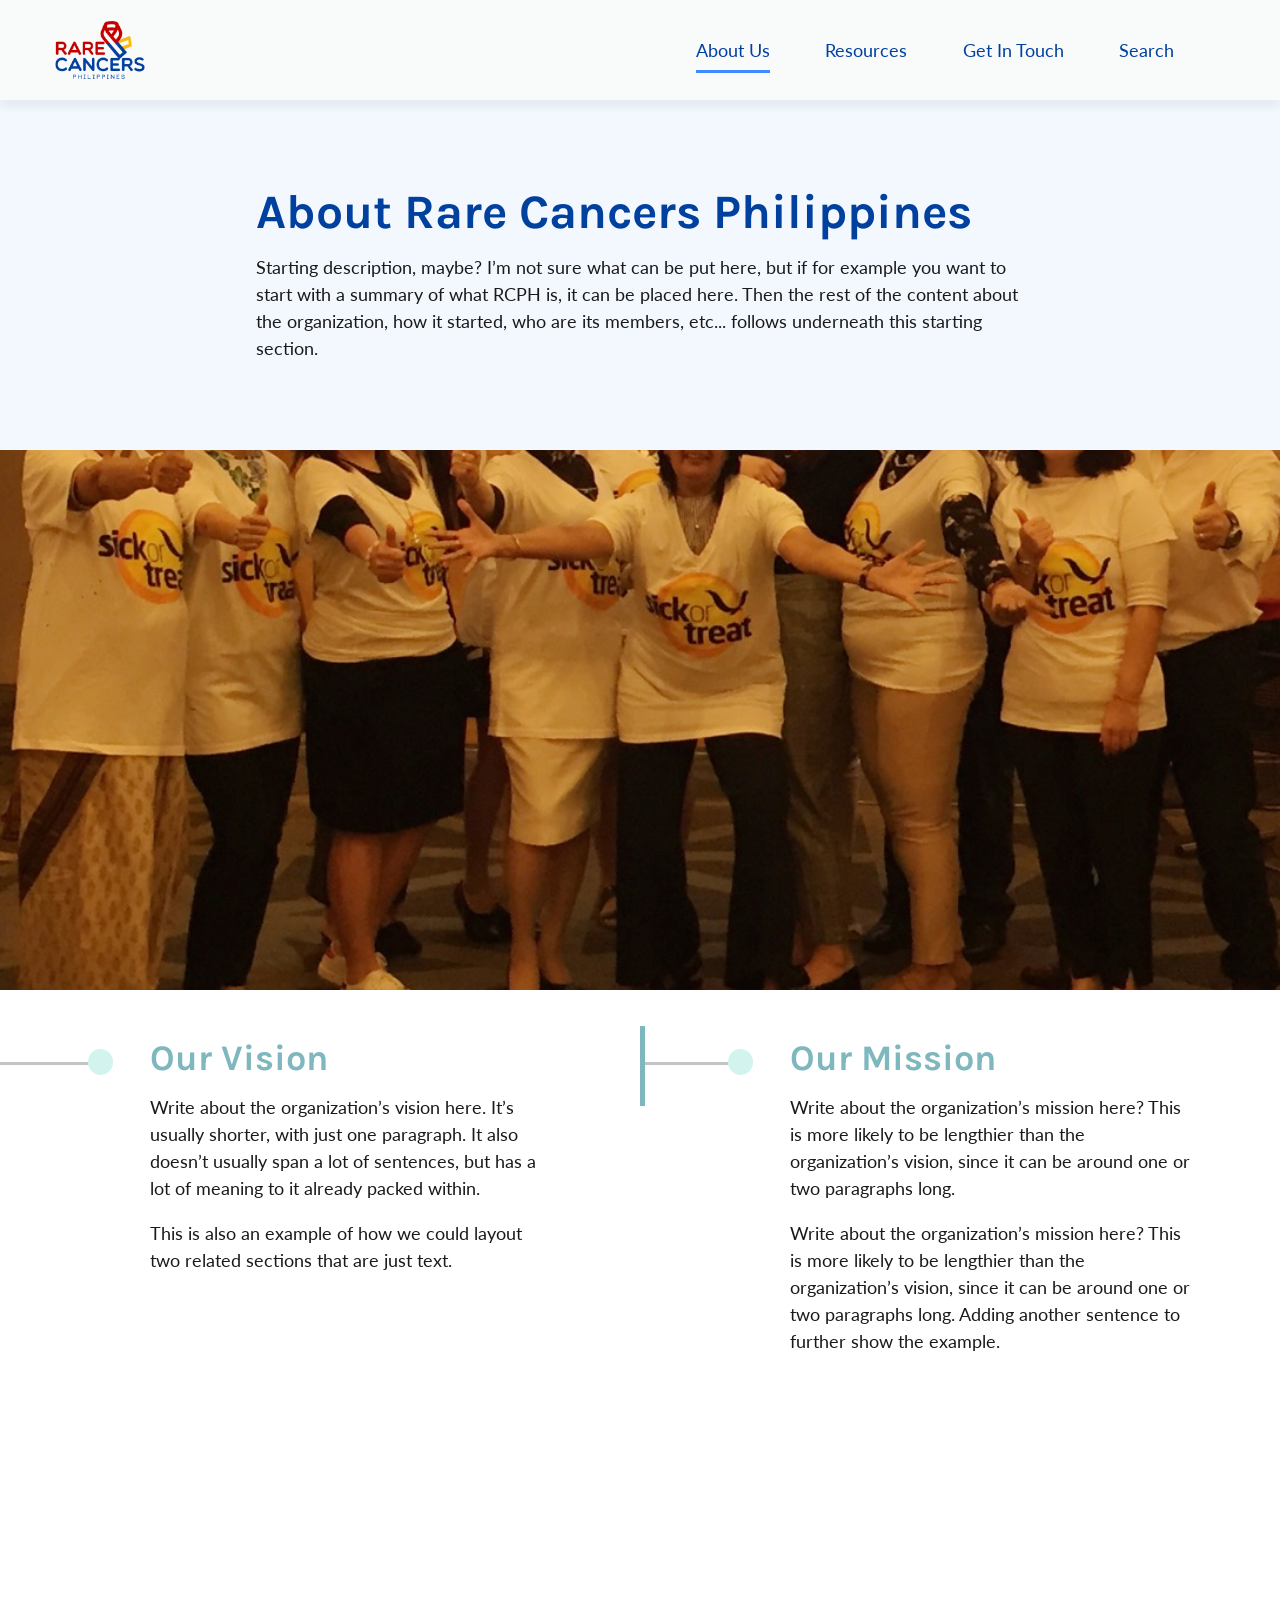
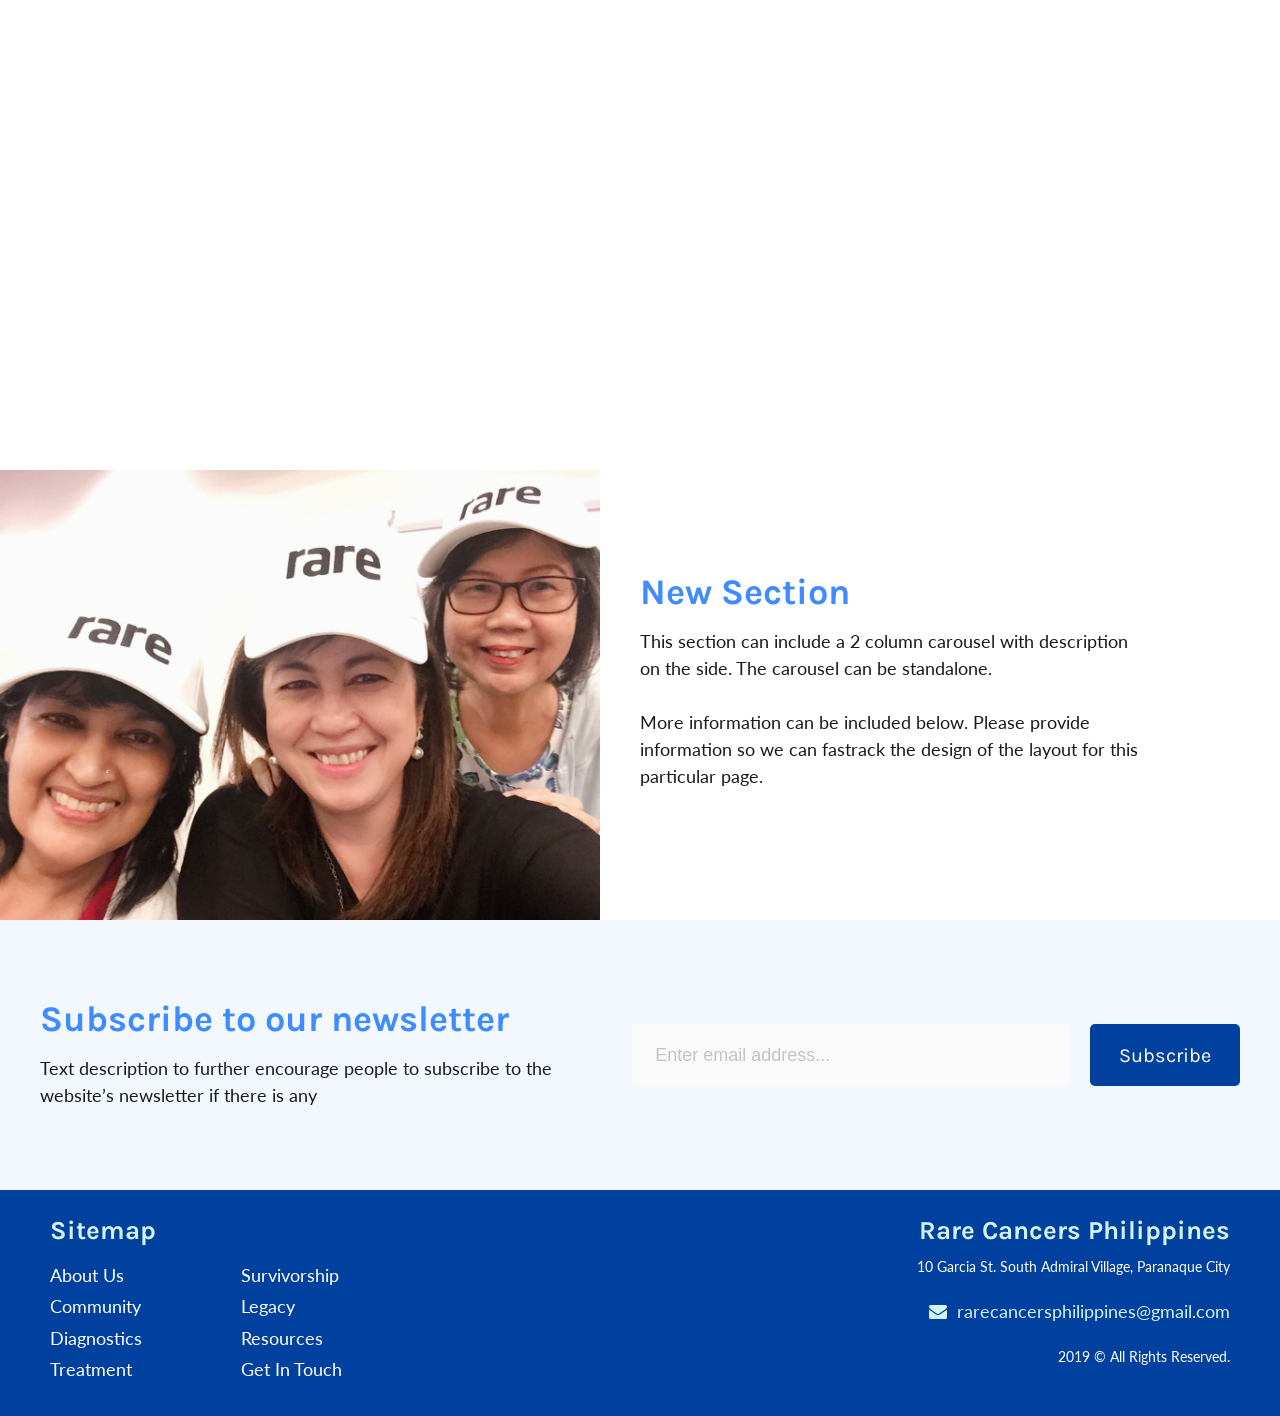
==== about-us.html @ ba1a03c1 "Fixed typo in comment in head" ====
<!DOCTYPE html>
<html lang="en-US">
<head>
  <meta charset="utf-8">
  <meta http-equiv="x-ua-compatible" content="ie=edge">
  <meta name="viewport" content="width=device-width, initial-scale=1">

  <title>About Us | Rare Cancers Philippines</title>

  <!-- Once we have more info on RCPH, will uncomment these -->
  <!-- <meta name="description" content=""> -->
  <!-- <link rel="canonical" href=""> -->

  <!-- Facebook meta tags -->
  <!-- <meta property="og:url" content=""> -->
  <!-- <meta property="og:description" content=""> -->
  <!-- <meta property="og:title" content=""> -->

  <!-- Twitter card meta tags -->
  <!-- <meta property="twitter:url" content=""> -->
  <!-- <meta property="twitter:card" content="summary"> -->
  <!-- <meta property="twitter:title" content=""> -->
  <!-- <meta property="twitter:description" content=""> -->

  <!-- CSS -->
  <!-- LightSlider -->
  <link rel="stylesheet" href="assets/lightslider/css/lightslider.css">

  <!-- FontAwesome -->
  <link rel="stylesheet" href="https://stackpath.bootstrapcdn.com/font-awesome/4.7.0/css/font-awesome.min.css">

  <!-- Custom Styles -->
  <link rel="stylesheet" type="text/css" href="styles.css">

  <!-- JavaScript -->
  <!-- jQuery -->
  <script src="https://cdnjs.cloudflare.com/ajax/libs/jquery/3.3.1/jquery.min.js"></script>

  <!-- LightSlider -->
  <script src="assets/lightslider/js/lightslider.js"></script>

  <!-- Custom JS -->
  <script src="main.js"></script>

</head>
<body>
  <header>
    <a class="brand" href="index.html"><img src="images/logo.png" alt=""></a>
    <ul class="navigation">
      <li class="active nav-item"><a href="#">About Us</a></li>
      <li class="nav-item"><a href="#">Resources</a></li>
      <li class="nav-item"><a href="contact.html">Get In Touch</a></li>
      <li class="nav-item"><a href="#" id="search">Search</a></li>
    </ul>
  </header>
  <main id="about">
    <!-- HERO BANNER -->
    <section class="hero-banner text-only">
      <div class="hero-text">
        <h1>About Rare Cancers Philippines</h1>
        <div class="hero-description">Starting description, maybe? I’m not sure what can be put here, but if for example you want to start with a summary of what RCPH is, it can be placed here. Then the rest of the content about the organization, how it started, who are its members, etc... follows underneath this starting section.</div>
      </div>
    </section>

    <section class="big-parallax-image" style="background-image: url('images/big-image-01.jpeg'); background-position: top center;"></section>

    <section class="vision-mission">
      <div class="vision">
        <h2>Our Vision</h2>
        <div class="description">
          <p>Write about the organization’s vision here. It’s usually shorter, with just one paragraph. It also doesn’t usually span a lot of sentences, but has a lot of meaning to it already packed within.</p>
          <p>This is also an example of how we could layout two related sections that are just text.</p>
        </div>
      </div>
      <div class="mission">
        <h2>Our Mission</h2>
        <div class="description">
          <p>Write about the organization’s mission here? This is more likely to be lengthier than the organization’s vision, since it can be around one or two paragraphs long.</p>
          <p>Write about the organization’s mission here? This is more likely to be lengthier than the organization’s vision, since it can be around one or two paragraphs long. Adding another sentence to further show the example.</p>
        </div>
      </div>
    </section>

    <section class="big-parallax-image" style="background-image: url('images/big-image-02.jpeg');"></section>

    <section class="about">
      <div class="about-preview"><img src="images/left-image-01.JPG" alt=""></div>
      <div class="about-information">
        <h2 class="about-heading">New Section</h2>
        <div class="about-excerpt">
          <p>This section can include a 2 column carousel with description on the side. The carousel can be standalone.</p>
          <p>More information can be included below. Please provide information so we can fastrack the design of the layout for this particular page.</p>
        </div>
      </div>
    </section>


    <!-- Newsletter CTA -->
    <section class="newsletter-signup">
      <div class="newsletter-info">
        <h2>Subscribe to our newsletter</h2>
        <div class="description">Text description to further encourage people to subscribe to the website’s newsletter if there is any</div>
      </div>
      <div class="subscribe-to-newsletter"><input type="email" placeholder="Enter email address..." name="newsletter_email"><a href="#" class="blue filled button">Subscribe</a></div>
    </section>

  </main>
  <!-- Footer -->
  <footer>
    <div class="sitemap">
      <h4>Sitemap</h4>
      <ul class="sitemap-links">
        <li class="link"><a href="about-us.html">About Us</a></li>
        <li class="link"><a href="#">Community</a></li>
        <li class="link"><a href="#">Diagnostics</a></li>
        <li class="link"><a href="#">Treatment</a></li>
        <li class="link"><a href="#">Survivorship</a></li>
        <li class="link"><a href="#">Legacy</a></li>
        <li class="link"><a href="#">Resources</a></li>
        <li class="link"><a href="contact.html">Get In Touch</a></li>
      </ul>
    </div>
    <div class="org-information">
      <h4 class="name">Rare Cancers Philippines</h4>
      <p class="address">10 Garcia St. South Admiral Village, Paranaque City</p>
      <div class="social-media-links">
        <!-- <a href="#" class="link"><i class="fa fa-facebook-square"></i> Facebook</a> -->
        <a href="mailto:rarecancersphilippines@gmail.com" class="link"><i class="fa fa-envelope"></i> rarecancersphilippines@gmail.com</a>
      </div>
      <div class="copyright">2019 &copy; All Rights Reserved.</div>
    </div>
  </footer>
</body>
</html>
---- assets/lightslider/css/lightslider.css ----
/*! lightslider - v1.1.3 - 2015-04-14
* https://github.com/sachinchoolur/lightslider
* Copyright (c) 2015 Sachin N; Licensed MIT */
/** /!!! core css Should not edit !!!/**/ 

.lSSlideOuter {
    overflow: hidden;
    -webkit-touch-callout: none;
    -webkit-user-select: none;
    -khtml-user-select: none;
    -moz-user-select: none;
    -ms-user-select: none;
    user-select: none
}
.lightSlider:before, .lightSlider:after {
    content: " ";
    display: table;
}
.lightSlider {
    overflow: hidden;
    margin: 0;
}
.lSSlideWrapper {
    max-width: 100%;
    overflow: hidden;
    position: relative;
}
.lSSlideWrapper > .lightSlider:after {
    clear: both;
}
.lSSlideWrapper .lSSlide {
    -webkit-transform: translate(0px, 0px);
    -ms-transform: translate(0px, 0px);
    transform: translate(0px, 0px);
    -webkit-transition: all 1s;
    -webkit-transition-property: -webkit-transform,height;
    -moz-transition-property: -moz-transform,height;
    transition-property: transform,height;
    -webkit-transition-duration: inherit !important;
    transition-duration: inherit !important;
    -webkit-transition-timing-function: inherit !important;
    transition-timing-function: inherit !important;
}
.lSSlideWrapper .lSFade {
    position: relative;
}
.lSSlideWrapper .lSFade > * {
    position: absolute !important;
    top: 0;
    left: 0;
    z-index: 9;
    margin-right: 0;
    width: 100%;
}
.lSSlideWrapper.usingCss .lSFade > * {
    opacity: 0;
    -webkit-transition-delay: 0s;
    transition-delay: 0s;
    -webkit-transition-duration: inherit !important;
    transition-duration: inherit !important;
    -webkit-transition-property: opacity;
    transition-property: opacity;
    -webkit-transition-timing-function: inherit !important;
    transition-timing-function: inherit !important;
}
.lSSlideWrapper .lSFade > *.active {
    z-index: 10;
}
.lSSlideWrapper.usingCss .lSFade > *.active {
    opacity: 1;
}
/** /!!! End of core css Should not edit !!!/**/

/* Pager */
.lSSlideOuter .lSPager.lSpg {
    margin: 10px 0 0;
    padding: 0;
    text-align: center;
}
.lSSlideOuter .lSPager.lSpg > li {
    cursor: pointer;
    display: inline-block;
    padding: 0 5px;
}
.lSSlideOuter .lSPager.lSpg > li a {
    background-color: #222222;
    border-radius: 30px;
    display: inline-block;
    height: 8px;
    overflow: hidden;
    text-indent: -999em;
    width: 8px;
    position: relative;
    z-index: 99;
    -webkit-transition: all 0.5s linear 0s;
    transition: all 0.5s linear 0s;
}
.lSSlideOuter .lSPager.lSpg > li:hover a, .lSSlideOuter .lSPager.lSpg > li.active a {
    background-color: #428bca;
}
.lSSlideOuter .media {
    opacity: 0.8;
}
.lSSlideOuter .media.active {
    opacity: 1;
}
/* End of pager */

/** Gallery */
.lSSlideOuter .lSPager.lSGallery {
    list-style: none outside none;
    padding-left: 0;
    margin: 0;
    overflow: hidden;
    transform: translate3d(0px, 0px, 0px);
    -moz-transform: translate3d(0px, 0px, 0px);
    -ms-transform: translate3d(0px, 0px, 0px);
    -webkit-transform: translate3d(0px, 0px, 0px);
    -o-transform: translate3d(0px, 0px, 0px);
    -webkit-transition-property: -webkit-transform;
    -moz-transition-property: -moz-transform;
    -webkit-touch-callout: none;
    -webkit-user-select: none;
    -khtml-user-select: none;
    -moz-user-select: none;
    -ms-user-select: none;
    user-select: none;
}
.lSSlideOuter .lSPager.lSGallery li {
    overflow: hidden;
    -webkit-transition: border-radius 0.12s linear 0s 0.35s linear 0s;
    transition: border-radius 0.12s linear 0s 0.35s linear 0s;
}
.lSSlideOuter .lSPager.lSGallery li.active, .lSSlideOuter .lSPager.lSGallery li:hover {
    border-radius: 5px;
}
.lSSlideOuter .lSPager.lSGallery img {
    display: block;
    height: auto;
    max-width: 100%;
}
.lSSlideOuter .lSPager.lSGallery:before, .lSSlideOuter .lSPager.lSGallery:after {
    content: " ";
    display: table;
}
.lSSlideOuter .lSPager.lSGallery:after {
    clear: both;
}
/* End of Gallery*/

/* slider actions */
.lSAction > a {
    width: 32px;
    display: block;
    top: 50%;
    height: 32px;
    background-image: url('../img/controls.png');
    cursor: pointer;
    position: absolute;
    z-index: 99;
    margin-top: -16px;
    opacity: 0.5;
    -webkit-transition: opacity 0.35s linear 0s;
    transition: opacity 0.35s linear 0s;
}
.lSAction > a:hover {
    opacity: 1;
}
.lSAction > .lSPrev {
    background-position: 0 0;
    left: 10px;
}
.lSAction > .lSNext {
    background-position: -32px 0;
    right: 10px;
}
.lSAction > a.disabled {
    pointer-events: none;
}
.cS-hidden {
    height: 1px;
    opacity: 0;
    filter: alpha(opacity=0);
    overflow: hidden;
}


/* vertical */
.lSSlideOuter.vertical {
    position: relative;
}
.lSSlideOuter.vertical.noPager {
    padding-right: 0px !important;
}
.lSSlideOuter.vertical .lSGallery {
    position: absolute !important;
    right: 0;
    top: 0;
}
.lSSlideOuter.vertical .lightSlider > * {
    width: 100% !important;
    max-width: none !important;
}

/* vertical controlls */
.lSSlideOuter.vertical .lSAction > a {
    left: 50%;
    margin-left: -14px;
    margin-top: 0;
}
.lSSlideOuter.vertical .lSAction > .lSNext {
    background-position: 31px -31px;
    bottom: 10px;
    top: auto;
}
.lSSlideOuter.vertical .lSAction > .lSPrev {
    background-position: 0 -31px;
    bottom: auto;
    top: 10px;
}
/* vertical */


/* Rtl */
.lSSlideOuter.lSrtl {
    direction: rtl;
}
.lSSlideOuter .lightSlider, .lSSlideOuter .lSPager {
    padding-left: 0;
    list-style: none outside none;
}
.lSSlideOuter.lSrtl .lightSlider, .lSSlideOuter.lSrtl .lSPager {
    padding-right: 0;
}
.lSSlideOuter .lightSlider > *,  .lSSlideOuter .lSGallery li {
    float: left;
}
.lSSlideOuter.lSrtl .lightSlider > *,  .lSSlideOuter.lSrtl .lSGallery li {
    float: right !important;
}
/* Rtl */

@-webkit-keyframes rightEnd {
    0% {
        left: 0;
    }

    50% {
        left: -15px;
    }

    100% {
        left: 0;
    }
}
@keyframes rightEnd {
    0% {
        left: 0;
    }

    50% {
        left: -15px;
    }

    100% {
        left: 0;
    }
}
@-webkit-keyframes topEnd {
    0% {
        top: 0;
    }

    50% {
        top: -15px;
    }

    100% {
        top: 0;
    }
}
@keyframes topEnd {
    0% {
        top: 0;
    }

    50% {
        top: -15px;
    }

    100% {
        top: 0;
    }
}
@-webkit-keyframes leftEnd {
    0% {
        left: 0;
    }

    50% {
        left: 15px;
    }

    100% {
        left: 0;
    }
}
@keyframes leftEnd {
    0% {
        left: 0;
    }

    50% {
        left: 15px;
    }

    100% {
        left: 0;
    }
}
@-webkit-keyframes bottomEnd {
    0% {
        bottom: 0;
    }

    50% {
        bottom: -15px;
    }

    100% {
        bottom: 0;
    }
}
@keyframes bottomEnd {
    0% {
        bottom: 0;
    }

    50% {
        bottom: -15px;
    }

    100% {
        bottom: 0;
    }
}
.lSSlideOuter .rightEnd {
    -webkit-animation: rightEnd 0.3s;
    animation: rightEnd 0.3s;
    position: relative;
}
.lSSlideOuter .leftEnd {
    -webkit-animation: leftEnd 0.3s;
    animation: leftEnd 0.3s;
    position: relative;
}
.lSSlideOuter.vertical .rightEnd {
    -webkit-animation: topEnd 0.3s;
    animation: topEnd 0.3s;
    position: relative;
}
.lSSlideOuter.vertical .leftEnd {
    -webkit-animation: bottomEnd 0.3s;
    animation: bottomEnd 0.3s;
    position: relative;
}
.lSSlideOuter.lSrtl .rightEnd {
    -webkit-animation: leftEnd 0.3s;
    animation: leftEnd 0.3s;
    position: relative;
}
.lSSlideOuter.lSrtl .leftEnd {
    -webkit-animation: rightEnd 0.3s;
    animation: rightEnd 0.3s;
    position: relative;
}
/*/  GRab cursor */
.lightSlider.lsGrab > * {
  cursor: -webkit-grab;
  cursor: -moz-grab;
  cursor: -o-grab;
  cursor: -ms-grab;
  cursor: grab;
}
.lightSlider.lsGrabbing > * {
  cursor: move;
  cursor: -webkit-grabbing;
  cursor: -moz-grabbing;
  cursor: -o-grabbing;
  cursor: -ms-grabbing;
  cursor: grabbing;
}
---- styles.css ----
/* Main Stylesheet for Rare Cancers PH site */

@import url('https://fonts.googleapis.com/css?family=Karla:700|Lato:400,700');

:root {
  /* COLORS */
  --color-blue-primary: #00409E;
  --color-blue-secondary: #3E8CFF;
  --color-blue-light: #F3F8FF;

  --color-red-primary: #C40000;
  --color-red-secondary: #FF8B8F;
  --color-red-light: #FFF3F3;

  --color-yellow-primary: #F9BA0D;
  --color-yellow-secondary: #FFDE83;
  --color-yellow-light: #FFF9E9;

  --color-teal-primary: #7FB7BE;
  --color-teal-secondary: #D3F3EE;
  --color-teal-light: #ECFFFC;

  --color-text-primary: #1A1A1A;
  --color-text-secondary: #686868;

  --color-bg-navbar: rgba(250, 250, 250, 0.9);

  /* SIZES */
  --size-text-body: 18px;
  --size-text-small: 14px;
  --size-text-emphasis: 20px;

  --size-text-button: 1.11em; /* 20px */

  --size-text-h1: 2.67em; /* 48px */
  --size-text-h2:    2em; /* 36px */
  --size-text-h3: 1.83em; /* 33px */
  --size-text-h4: 1.44em; /* 26px */
  --size-text-h5: 1.33em; /* 24px */
  --size-text-h6: 1.11em; /* 20px */

  --line-height-body: 150%;
  --line-height-heading: 100%;

  --border-radius: 0.278rem;

  /* TYPEFACES */
  --font-heading: 'Karla', sans-serif;
  --font-body: 'Lato', sans-serif;
}

* {
  margin: 0;
  padding: 0;
  box-sizing: border-box;
}

html, body {
  color: var(--color-text-primary);
  font-size: var(--size-text-body);
  font-family: var(--font-body);
  font-weight: 400;
  line-height: var(--line-height-body);
}

/**
 * GENERAL STYLES
 */
strong {
  font-family: var(--font-body);
  font-weight: 700;
}

/* Heading */
h1, h2, h3, h4, h5, h6 {
  font-family: var(--font-heading);
  line-height: var(--line-height-heading);
  padding-bottom: 1rem;
}

h1, h4 { color: var(--color-blue-primary); }
h2, h5 { color: var(--color-blue-secondary); }
h3, h6 { color: var(--color-teal-primary); }

h1 { font-size: var(--size-text-h1); }
h2 { font-size: var(--size-text-h2); }
h3 { font-size: var(--size-text-h3); }
h4 { font-size: var(--size-text-h4); }
h5 { font-size: var(--size-text-h5); }
h6 { font-size: var(--size-text-h6); }

/* Hyperlinks */
a {
  text-decoration: none;
  transition: all 250ms;
}
  
a:not([class]),
a.article-read-more {
  color: var(--color-blue-secondary);
  text-shadow: 0 1px 0 var(--color-blue-light);
  border-bottom: 1px dashed var(--color-blue-primary);
  display: inline-block;
  position: relative;
  padding: 0 .2em;
  z-index: 100;
}

a:not([class])::before,
a.article-read-more::before {
  content: "";
  z-index: -1;
  width: 100%;
  height: 0%;
  background: var(--color-blue-light);
  bottom: 0;
  left: 0;
  position: absolute;
  transition: height 250ms;
}

a:not([class]):hover,
a:not([class]):focus,
a:not([class]):active,
a.article-read-more:hover,
a.article-read-more:focus,
a.article-read-more:active {
  color: var(--color-blue-primary);
  border-color: transparent;
}

a:not([class]):hover::before,
a:not([class]):focus::before,
a:not([class]):active::before,
a.article-read-more:hover::before,
a.article-read-more:focus::before,
a.article-read-more:active::before {
  height: 100%;
}

/* button */
.button {
  display: inline-block;
  text-align: center;
  text-shadow: none;
  font-size: var(--size-text-button);
  font-family: var(--font-heading);
  padding: 0.8rem 1.3rem;
  border: 3px solid transparent;
  border-radius: var(--border-radius);
  width: auto;
  transition: all 300ms;
}

.filled.button {
  color: #fff;
}

.blue.filled.button {
  background-color: var(--color-blue-primary);
}

.blue.outlined.button {
  border-color: var(--color-blue-primary);
  color: var(--color-blue-primary);
}

.button::before {
  z-index: initial !important;
  width: initial !important;
  height: initial !important;
  background: none !important;
  bottom: initial !important;
  left: initial !important;
  position: initial !important;
  transition: none !important;
}

.blue.filled.button:hover,
.blue.filled.button:focus,
.blue.filled.button:active {
  background-color: var(--color-blue-secondary);
}

/* INPUT FIELD STYLES */
input,
textarea {
  font-size: var(--size-text-body);
  padding: 0.8rem 1.3rem;
  border-radius: var(--border-radius);
  border: none;
  background-color: #fafafa;
}

input:focus,
textarea:focus {
  outline-color: var(--color-blue-secondary);
}

input::placeholder,
textarea::placeholder {
  opacity: 0.4;
}

/** 
 * HEADER STYLES
 */

header {
  width: 100vw;
  height: 100px;
  background-color: var(--color-bg-navbar);
  box-shadow: 0px 8px 8px rgba(0, 0, 0, 0.05);
  display: inline-flex;
  justify-content: space-between;
  padding: 0 50px;
  position: fixed;
  z-index: 1000;
  top: 0;
  left: 0;
  right: 0;
}

header .brand {
  display: block;
  height: 100%;
  width: auto;
  border-bottom: none;
  text-shadow: none;
  padding: initial;
  z-index: initial;
}

header .brand::before {
  background: none;
  display: none;
}

header .brand img {
  display: block;
  height: 100%;
  width: auto;
}

header .navigation {
  list-style-type: none;
  display: flex;
  align-items: center;
  justify-content: space-evenly;
  max-width: 40em;
  width: 50%;
  height: 100%;
}

header .navigation .nav-item {
  flex: 0 1 auto;
  display: block;
  text-align: center;
}

header .navigation .nav-item a {
  color: var(--color-blue-primary);
  border-bottom: none;
  padding: .5em 0;
  z-index: initial;
  width: auto;
  display: inline-block;
  position: relative;
}

header .navigation .nav-item a::before {
  content: "";
  z-index: initial;
  height: 3px;
  background-color: var(--color-blue-secondary);
  right: 0;
  transform: scaleY(0);
  transition: transform 300ms;
}

header .navigation .nav-item a:hover::before,
header .navigation .nav-item a:focus::before,
header .navigation .active.nav-item a::before {
  transform: scaleY(1);
}

/**
 * MAIN STYLES
 */
main {
  display: flex;
  min-height: 70vh;
  flex-direction: column;
}

/* HERO BANNER */
.hero-banner {
  display: block;
}

/* LightSlider overrides */
/* removing the styles for hyperlinks on the carousel buttons */
.hero-banner.carousel + .lSAction > a {
  color: initial;
  text-shadow: none;
  border-bottom: none;
}

.hero-banner.carousel + .lSAction > a::before {
  z-index: initial !important;
  width: initial !important;
  height: initial !important;
  background: none !important;
  bottom: initial !important;
  left: initial !important;
  position: initial !important;
  transition: none !important;
}

/* moving pager within the slider */
.lSSlideOuter .lSPager.lSpg {
  position: absolute;
  top: 94vh;
  left: 0;
  right: 0;
}

/* Slide styles */
.hero-banner.carousel .slide .description {
  height: 100vh;
  background-color: var(--color-blue-light);
  background-size: cover;
  background-position: center;
  padding: 2em 100px;
  display: flex;
  flex-flow: column wrap;
  justify-content: center;
  align-items: flex-start;
  align-content: center;
}

.hero-banner.carousel .slide .description > *:not(.button) {
  width: 36rem;
}

.hero-banner.carousel .slide .description > p {
  margin-top: 1.1rem;
  margin-bottom: 1.1rem;
}

.subscribe-to-newsletter { display: inline-flex; }

.subscribe-to-newsletter input[type="email"] {
  flex: 4;
  margin-right: 1.11rem;
}

.subscribe-to-newsletter .button {
  flex: 1;
}

/* STAGES CARD STYLES */
.stages {
  display: block;
  margin: 0 auto;
  width: 100vw;
}

.stages .stage {
  width: 100vw;
  min-height: 70vh;
  padding: 2.78rem 8.33rem;
  display: flex;
  flex-flow: column nowrap;
  justify-content: flex-start;
  align-items: center;
  align-content: flex-start;
  position: relative;
}

.stage:nth-child(odd) { background-color: var(--color-blue-light); }
.stage:nth-child(even) { background-color: #fff; }

.stage .stage-details {
  grid-column: 1 / 5;
  grid-row: 1 / span 1;
  margin: 0 auto 2.78rem;
  display: flex;
  justify-content: flex-start;
  align-items: center;
}

.stage .stage-details::before {
  content: "";
  position: absolute;
  top: 4.2rem;
  left: 0;
  width: 5.56rem;
  height: 3px;
  background-color: #c4c4c4;
}

.stage .stage-details::after {
  content: "";
  position: absolute;
  width: 1.39rem;
  height: 1.39rem;
  left: calc(5.56rem - (1.39rem / 2));
  top: calc(4.2rem - (1.39rem / 2));
  background-color: var(--color-blue-secondary);
  border-radius: 50%;
}

.stage:nth-child(even) .stage-details::after {
  background-color: var(--color-teal-secondary);
}

.stage .stage-details .stage-name {
  color: var(--color-blue-primary);
  flex: 1 1 auto;
}

.stage:nth-child(even) .stage-details .stage-name {
  color: var(--color-teal-primary);
}

.stage .stage-details .stage-description {
  flex: 2 1 auto;
  margin: 0 2.78rem;
}

.stages .stage .article-cards {
  display: grid;
  grid-template-rows: 1fr 1fr;
  grid-template-columns: 1fr 1fr;
  grid-gap: 3.5rem;
}

/* Article Card Specific styles */
.article-cards .article-card {
  background-color: #fff;
  border-radius: 3px 10px;
  padding: 1.67rem;
  grid-column: span 1;
  grid-row: span 1;
  display: flex;
  flex-direction: column;
  justify-content: flex-start;
  align-items: flex-start;
}

.article-card .article-card-heading .article-title {
  padding-bottom: 0.5rem;
}

.article-card .article-card-heading .article-meta {
  margin: 0 auto 0.75rem;
  font-size: var(--size-text-small);
}

.article-card .article-excerpt {
  margin-bottom: 1rem;
}

.article-card .article-read-more {
  text-align: right;
  align-self: flex-end;
}

.article-card .article-card-category {
  position: relative;
  color: #fff;
  border-radius: 3px 3px 3px 2px;
  margin-left: -2.75rem;
  padding: 0.56rem;

  text-shadow: none;
  border-bottom: none;
  display: initial;
  z-index: initial;
}

.article-card .article-card-category::before {
  content: "";
  position: absolute;
  top: 100%;
  left: 0;
  border-bottom: 0.56rem solid transparent;
  z-index: initial;
  width: initial;
  height: initial;
  background: none;
  bottom: initial;
}

/* Category-specific color coding for Article Cards */
.article-cards .article-card.medical-information {
  box-shadow: 0px 0px 2px rgba(0, 0, 0, 0.25),
              0px 4px 4px rgba(0, 0, 0, 0.25),
              inset 0px 4px 0px var(--color-blue-secondary);
}

.article-cards .article-card.financial-aid {
  box-shadow: 0px 0px 2px rgba(0, 0, 0, 0.25),
              0px 4px 4px rgba(0, 0, 0, 0.25),
              inset 0px 4px 0px var(--color-yellow-secondary);
}

.article-cards .article-card.social-support {
  box-shadow: 0px 0px 2px rgba(0, 0, 0, 0.25),
              0px 4px 4px rgba(0, 0, 0, 0.25),
              inset 0px 4px 0px var(--color-red-secondary);
}

.article-cards .article-card.others {
  box-shadow: 0px 0px 2px rgba(0, 0, 0, 0.25),
              0px 4px 4px rgba(0, 0, 0, 0.25),
              inset 0px 4px 0px var(--color-teal-secondary);
}

.article-card.medical-information .article-card-heading .article-title { color: var(--color-blue-primary); }
.article-card.financial-aid .article-card-heading .article-title { color: var(--color-yellow-primary); }
.article-card.social-support .article-card-heading .article-title { color: var(--color-red-primary); }
.article-card.others .article-card-heading .article-title { color: var(--color-teal-primary); }

.article-card.medical-information .article-card-category { background-color: var(--color-blue-primary); }
.article-card.financial-aid .article-card-category { background-color: var(--color-yellow-primary); }
.article-card.social-support .article-card-category { background-color: var(--color-red-primary); }
.article-card.others .article-card-category { background-color: var(--color-teal-primary); }

.article-card.medical-information .article-card-category::before { border-right: 1.08rem solid var(--color-blue-secondary); }
.article-card.financial-aid .article-card-category::before { border-right: 1.08rem solid var(--color-yellow-secondary); }
.article-card.social-support .article-card-category::before { border-right: 1.08rem solid var(--color-red-secondary); }
.article-card.others .article-card-category::before { border-right: 1.08rem solid var(--color-teal-secondary); }

/* ABOUT RCPH SECTION STYLES */
.about {
  width: 100vw;
  display: inline-flex;
  align-items: center;
  height: 50vh;
}

.about .about-preview {
  height: 100%;
  width: auto;
  max-width: 50vw;
  display: block;
}

.about .about-preview img {
  width: 100%;
  height: 100%;
  object-fit: cover;
}

.about .about-information {
  display: block;
  margin: 1rem 2.22rem;
  width: 40%;
}

.about .about-information .about-excerpt > p {
  margin: 0 auto 1.5rem;
}

.about .about-information .button {
  width: auto;
}

/* NEWSLETTER SIGNUP SECTION STYLES */
.newsletter-signup {
  width: 100vw;
  display: inline-flex;
  align-items: center;
  height: 30vh;
  background-color: var(--color-blue-light);
}

.newsletter-signup .newsletter-info {
  display: block;
  margin: 1rem 2.22rem;
  width: 40%;
}

.newsletter-signup .subscribe-to-newsletter {
  margin: 1rem 2.22rem;
  flex-grow: 1.5;
}

/* FOOTER STYLES */
footer {
  width: 100vw;
  background-color: var(--color-blue-primary);
  color: #fff;
  display: inline-flex;
  justify-content: space-between;
  align-items: flex-start;
  padding: 1.56rem 2.78rem;
}

footer > * {
  flex: 0 1 auto;
}
footer h4 { color: var(--color-teal-secondary); }

footer .sitemap a {
  color: #fff;
  text-shadow: none;
  border-bottom: none;
  padding: initial;
  z-index: initial;
}

footer .sitemap a::before {
  z-index: initial;
  width: initial;
  height: initial;
  background: none;
  bottom: initial;
  left: initial;
  position: initial;
}

footer .sitemap a:hover,
footer .sitemap a:focus,
footer .sitemap a:active {
  color: var(--color-teal-secondary);
}

footer .sitemap-links {
  column-count: 2;
  column-gap: 5rem;
  column-span: all;
  column-width: 5.56rem;
  column-fill: balance;
  list-style-type: none;
  height: 100%;
}

footer .sitemap-links li {
  margin-bottom: 0.25rem;
}

footer .org-information {
  text-align: right;
}

footer .org-information a {
  color: var(--color-teal-secondary);
}

footer .org-information a:hover,
footer .org-information a:focus,
footer .org-information a:active {
  color: var(--color-teal-primary);
}

footer .org-information .name {
  padding-bottom: 0.5rem;
}

.social-media-links {
  margin: 1rem auto;
}

.social-media-links i {
  margin: 0.25rem;
}

footer .address,
footer .copyright { font-size: var(--size-text-small); }

/* CONTACT US STYLES */
main#contact {
  flex-direction: row;
  justify-content: space-around;
  padding: calc(100px + 2.78rem) 8.33rem 2.78rem;
}

.contact-us {
  display: block;
  width: 50%;
}

.contact-us .contact-form {
  display: block;
}

.contact-form label {
  width: 100%;
  color: var(--color-teal-primary);
}

.contact-form input:not([type="submit"]),
.contact-form textarea {
  width: 100%;
  margin: 0.5rem auto 1.5rem;
}

.contact-form input[type="submit"] {
  float: right;
}

.contact-info {
  display: block;
  width: 50%;
  margin-top: 3rem;
  margin-left: 3rem;
}

.contact-info a {
  text-shadow: none;
  border-bottom: none;
  display: block;
  padding: initial;
  z-index: initial;
  color: var(--color-blue-primary);
  margin-bottom: 1.25rem;
}

.contact-info a::before {
  content: "";
  z-index: initial;
  width: initial;
  height: initial;
  background: none;
  bottom: initial;
  left: initial;
  position: initial;
}

.contact-info a i {
  margin: 0.25rem 1rem;
  font-size: 24px;
  color: var(--color-teal-primary);
}

.contact-info a:first-of-type i { margin: 0.25rem 0.8rem; }

/* ABOUT US STYLES */
#about .hero-banner.text-only {
  background-color: var(--color-blue-light);
  display: flex;
  justify-content: center;
  align-items: center;
  min-height: 50vh;
  padding-top: 100px;
}

.hero-banner.text-only .hero-text {
  width: 60%;
}

/* Vision Mission styles */
.vision-mission {
  display: flex;
  width: 100vw;
  min-height: 60vh;
  justify-content: space-around;
  align-items: flex-start;
}

.vision-mission > * {
  width: 50%;
  position: relative;
  padding: 2.78rem 5rem 2.78rem 8.33rem;
}

.vision-mission > * > h2 { color: var(--color-teal-primary); }

.vision-mission > * > h2::before {
  content: "";
  position: absolute;
  top: 4rem;
  left: 0;
  width: 5.56rem;
  height: 3px;
  background-color: #c4c4c4;
}

.vision-mission > * > h2::after {
  content: "";
  position: absolute;
  width: 1.39rem;
  height: 1.39rem;
  left: calc(5.56rem - (1.39rem / 2));
  top: calc(4rem - (1.39rem / 2));
  background-color: var(--color-teal-secondary);
  border-radius: 50%;
}

.vision-mission > .mission::before {
  content: "";
  width: 5px;
  height: 4.44rem;
  background-color: #7FB7BE;
  position: absolute;
  left: 0;
  top: 2rem;
  z-index: 2;
}

.vision-mission > * > .description > p {
  margin-bottom: 1rem;
}

.big-parallax-image {
  width: 100vw;
  height: 60vh;
  display: block;
  background-position: center;
  background-size: cover;
  background-attachment: fixed;
  background-repeat: no-repeat;
}
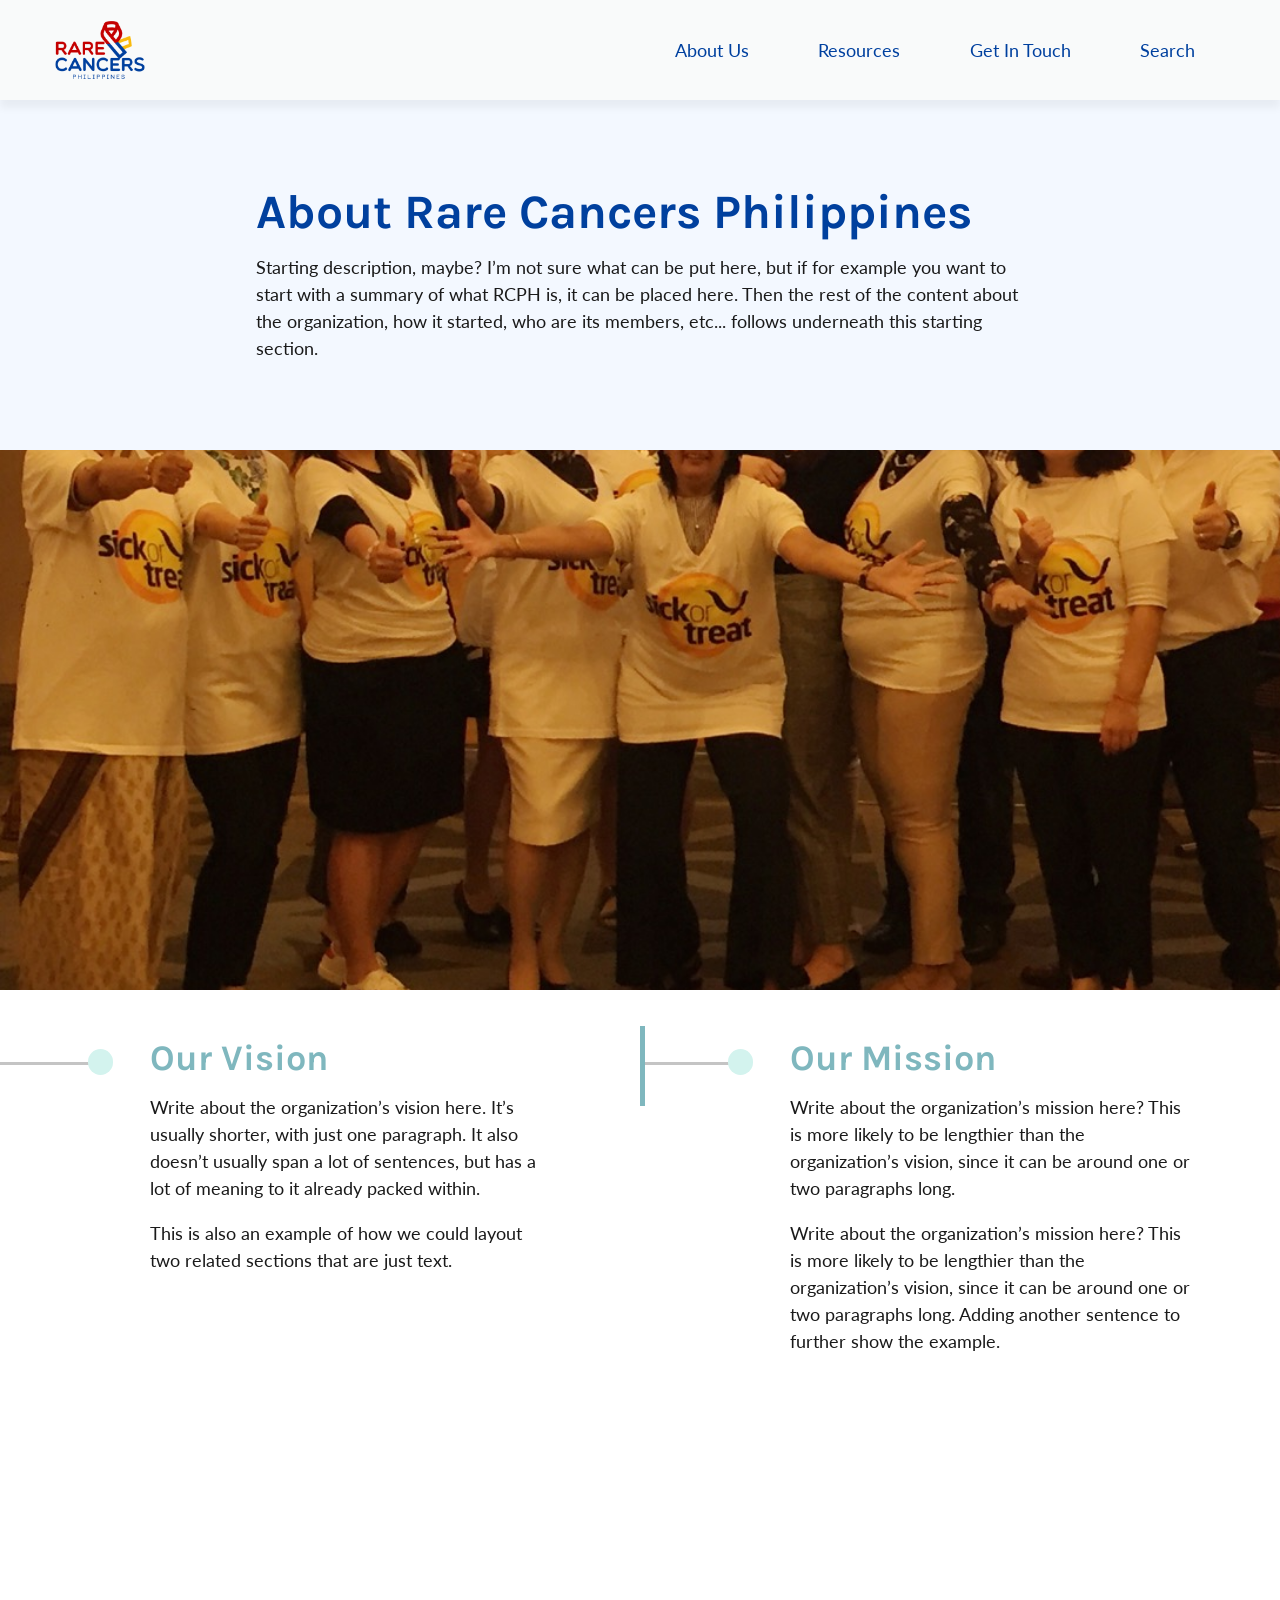
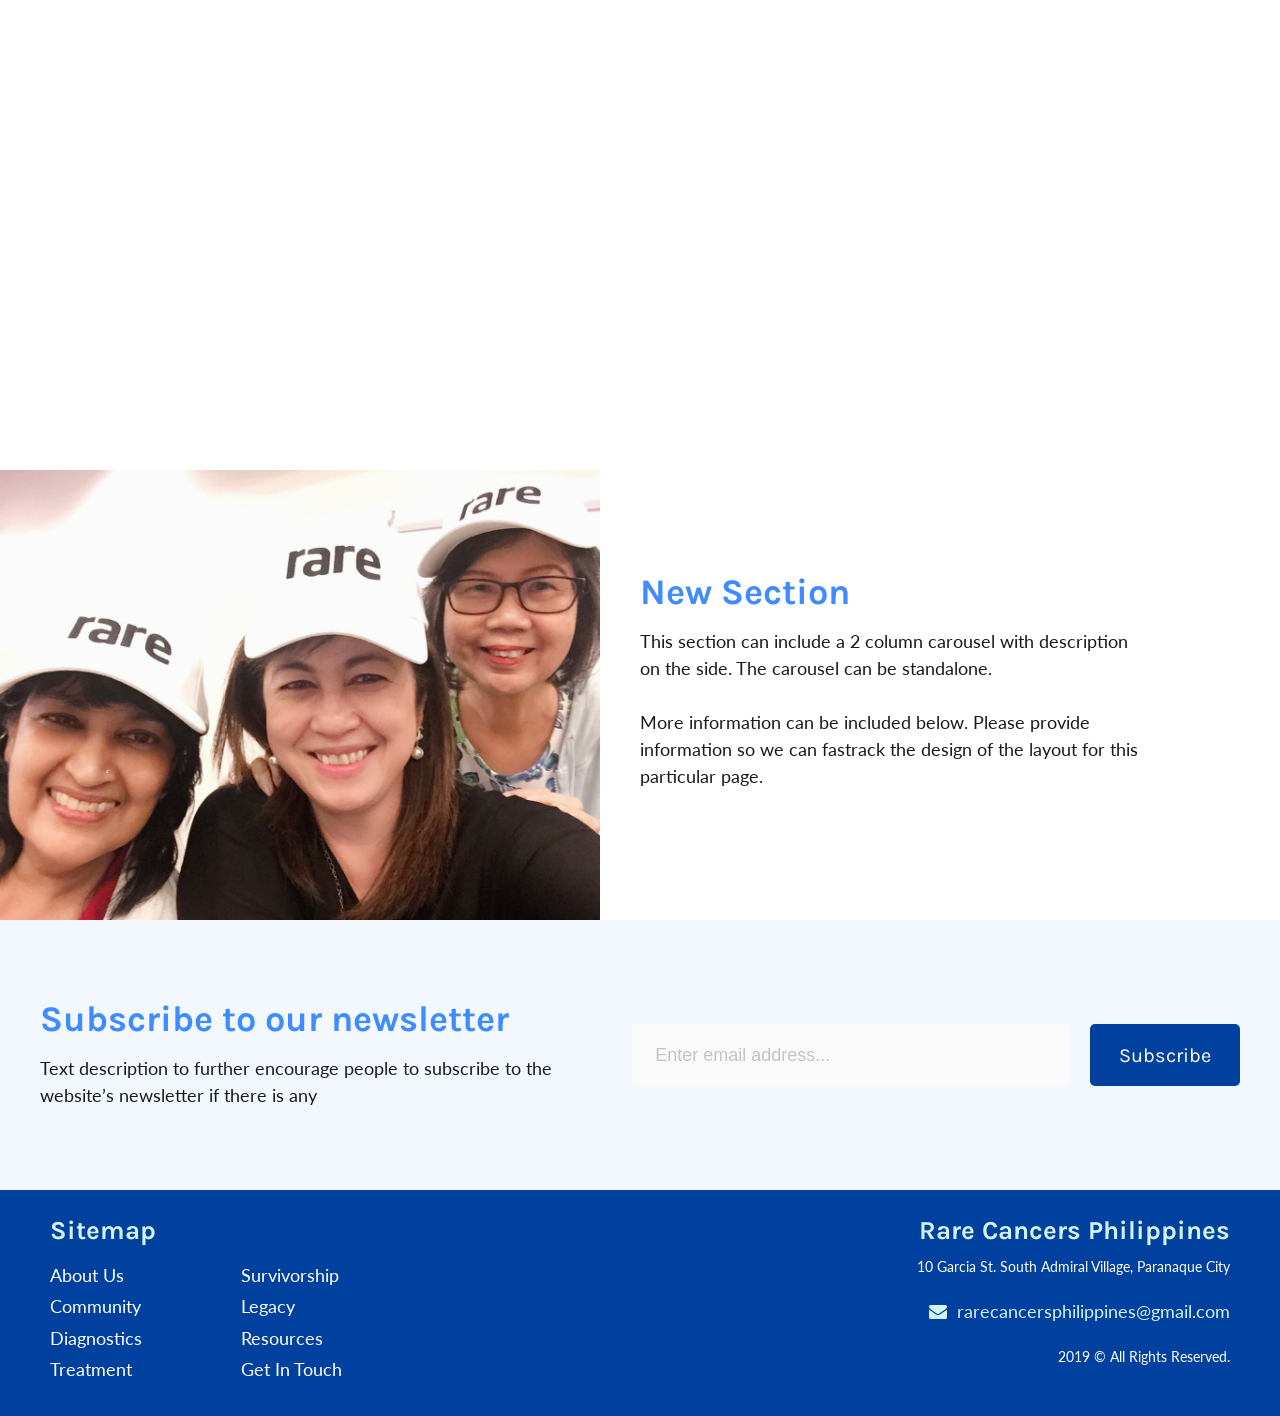
==== commit 2749d7f1: "Add About Us link to rest of the pages" ====
--- a/about-us.html
+++ b/about-us.html
@@ -47,7 +47,7 @@
   <header>
     <a class="brand" href="index.html"><img src="images/logo.png" alt=""></a>
     <ul class="navigation">
-      <li class="active nav-item"><a href="#">About Us</a></li>
+      <li class="nav-item"><a href="about-us.html">About Us</a></li>
       <li class="nav-item"><a href="#">Resources</a></li>
       <li class="nav-item"><a href="contact.html">Get In Touch</a></li>
       <li class="nav-item"><a href="#" id="search">Search</a></li>
--- a/styles.css
+++ b/styles.css
@@ -88,6 +88,23 @@
 h4 { font-size: var(--size-text-h4); }
 h5 { font-size: var(--size-text-h5); }
 h6 { font-size: var(--size-text-h6); }
+
+ul:not([class]),
+ol:not([class]),
+dl:not([class]) {
+  margin: 1rem auto 1.75rem;
+}
+
+ul:not([class]) > li,
+ol:not([class]) > li,
+dl:not([class]) > dd {
+  margin-left: 2rem;
+  margin-bottom: 0.5rem;
+}
+
+dl:not([class]) > dt {
+  font-weight: bold;
+}
 
 /* Hyperlinks */
 a {
@@ -253,6 +270,7 @@
 }
 
 header .navigation .nav-item {
+  margin: 0 auto;
   flex: 0 1 auto;
   display: block;
   text-align: center;
@@ -813,4 +831,194 @@
   background-size: cover;
   background-attachment: fixed;
   background-repeat: no-repeat;
+}
+
+/* ARTICLE STYLES */
+/* Article Header styles */
+#article .hero-banner.article-feature-image {
+  background-size: cover;
+  background-position: center;
+  height: 70vh;
+  display: flex;
+  justify-content: center;
+  align-items: flex-end;
+}
+
+#article .article-header {
+  width: 60%;
+  margin: 0 auto;
+  padding: 2rem;
+  color: var(--color-teal-secondary);
+  line-height: 2.5;
+}
+
+#article .article-header .article-title {
+  color: #fff;
+  line-height: var(--line-height-heading);
+}
+
+#article .article-header .article-tags {
+  padding: 0.5rem;
+  border-radius: 6px;
+}
+
+#article .article-header .article-tags.medical-information {
+  color: #fff;
+  background-color: var(--color-blue-primary);
+}
+
+/* Article Body styles */
+#article .article-body {
+  padding: 2.78rem 8.33rem;
+}
+
+#article .article-body p {
+  margin-bottom: 1rem;
+}
+
+#article .article-body blockquote {
+  margin: 1.25rem auto;
+  padding: 1.875rem;
+  width: 70vw;
+  border-radius: 10px;
+  background-color: var(--color-blue-light);
+  color: var(--color-blue-primary);
+  position: relative;
+}
+
+#article .article-body blockquote::before {
+  content: "";
+  position: absolute;
+  left: -0.75rem;
+  top: 0;
+  bottom: 0;
+  border-radius: 10px;
+  background-color: var(--color-blue-secondary);
+  width: 6px;
+  height: 100%;
+}
+
+#article .article-body figure {
+  width: auto;
+  height: auto;
+  margin: 2rem;
+}
+
+#article .article-body figure.image-size-small {
+  width: 20vw;
+}
+
+#article .article-body figure.image-size-medium {
+  width: 35vw;
+}
+
+#article .article-body figure.image-size-full {
+  width: 50vw;
+}
+
+#article .article-body figure.image-align-center {
+  margin: 2rem auto;
+}
+
+#article .article-body figure.image-align-left {
+  float: left;
+}
+
+#article .article-body figure.image-align-right {
+  float: right;
+}
+
+#article .article-body figure img {
+  width: 100%;
+  border-radius: 3px 50px;
+  object-fit: cover;
+  box-shadow: 0px 0px 2px rgba(0, 0, 0, 0.25), 0px 4px 4px rgba(0, 0, 0, 0.25);
+}
+
+#article .article-body figure figcaption {
+  font-size: var(--size-text-small);
+}
+
+/* Article Footer styles */
+#article .article-footer {
+  margin: 0 8.33rem;
+  padding: 2rem;
+  position: relative;
+  display: flex;
+  justify-content: space-between;
+}
+
+#article .article-footer::before {
+  content: "";
+  width: 100%;
+  height: 5px;
+  border-radius: 10px;
+  background-color: var(--color-blue-secondary);
+  position: absolute;
+  top: 0;
+  left: 0;
+  right: 0;
+}
+
+#article .article-footer .social-media-horizontal {
+  color: var(--color-blue-primary);
+  font-weight: bold;
+  text-transform: lowercase;
+}
+
+#article .article-footer .social-media-horizontal a {
+  font-size: 1.5rem;
+  border-bottom: none;
+}
+
+/* toggle to open comments section */
+#article .article-footer .comments {
+  color: var(--color-text-primary);
+}
+
+#article .article-footer .comments i {
+  margin: 0 0.5rem;
+  font-size: 1.5rem;
+  color: var(--color-teal-primary);
+  transition: inherit;
+}
+
+#article .article-footer .comments:hover,
+#article .article-footer .comments:focus,
+#article .article-footer .comments:active {
+  color: var(--color-text-secondary);
+}
+
+#article .article-footer .comments:hover i,
+#article .article-footer .comments:focus i,
+#article .article-footer .comments:active i {
+  color: var(--color-teal-secondary);
+}
+
+/* Related Articles styles */
+#article .stages.related-articles .stage {
+  background-color: #fff;
+  min-height: initial;
+  height: auto;
+}
+
+#article .stages.related-articles .stage .stage-details {
+  grid-column: 1 / span 1;
+  align-self: flex-start;
+  margin-left: initial;
+  margin-right: initial;
+}
+
+#article .stages.related-articles .stage .stage-details::after {
+  background-color: var(--color-teal-secondary);
+}
+
+#article .stages.related-articles .stage .stage-details .stage-name {
+  color: var(--color-teal-primary);
+}
+
+#article .stages.related-articles .article-cards {
+  /*grid-template-columns: repeat(3, 1fr);*/
+  /*grid-gap: 2rem;*/
+  grid-template-rows: 1fr;
 }
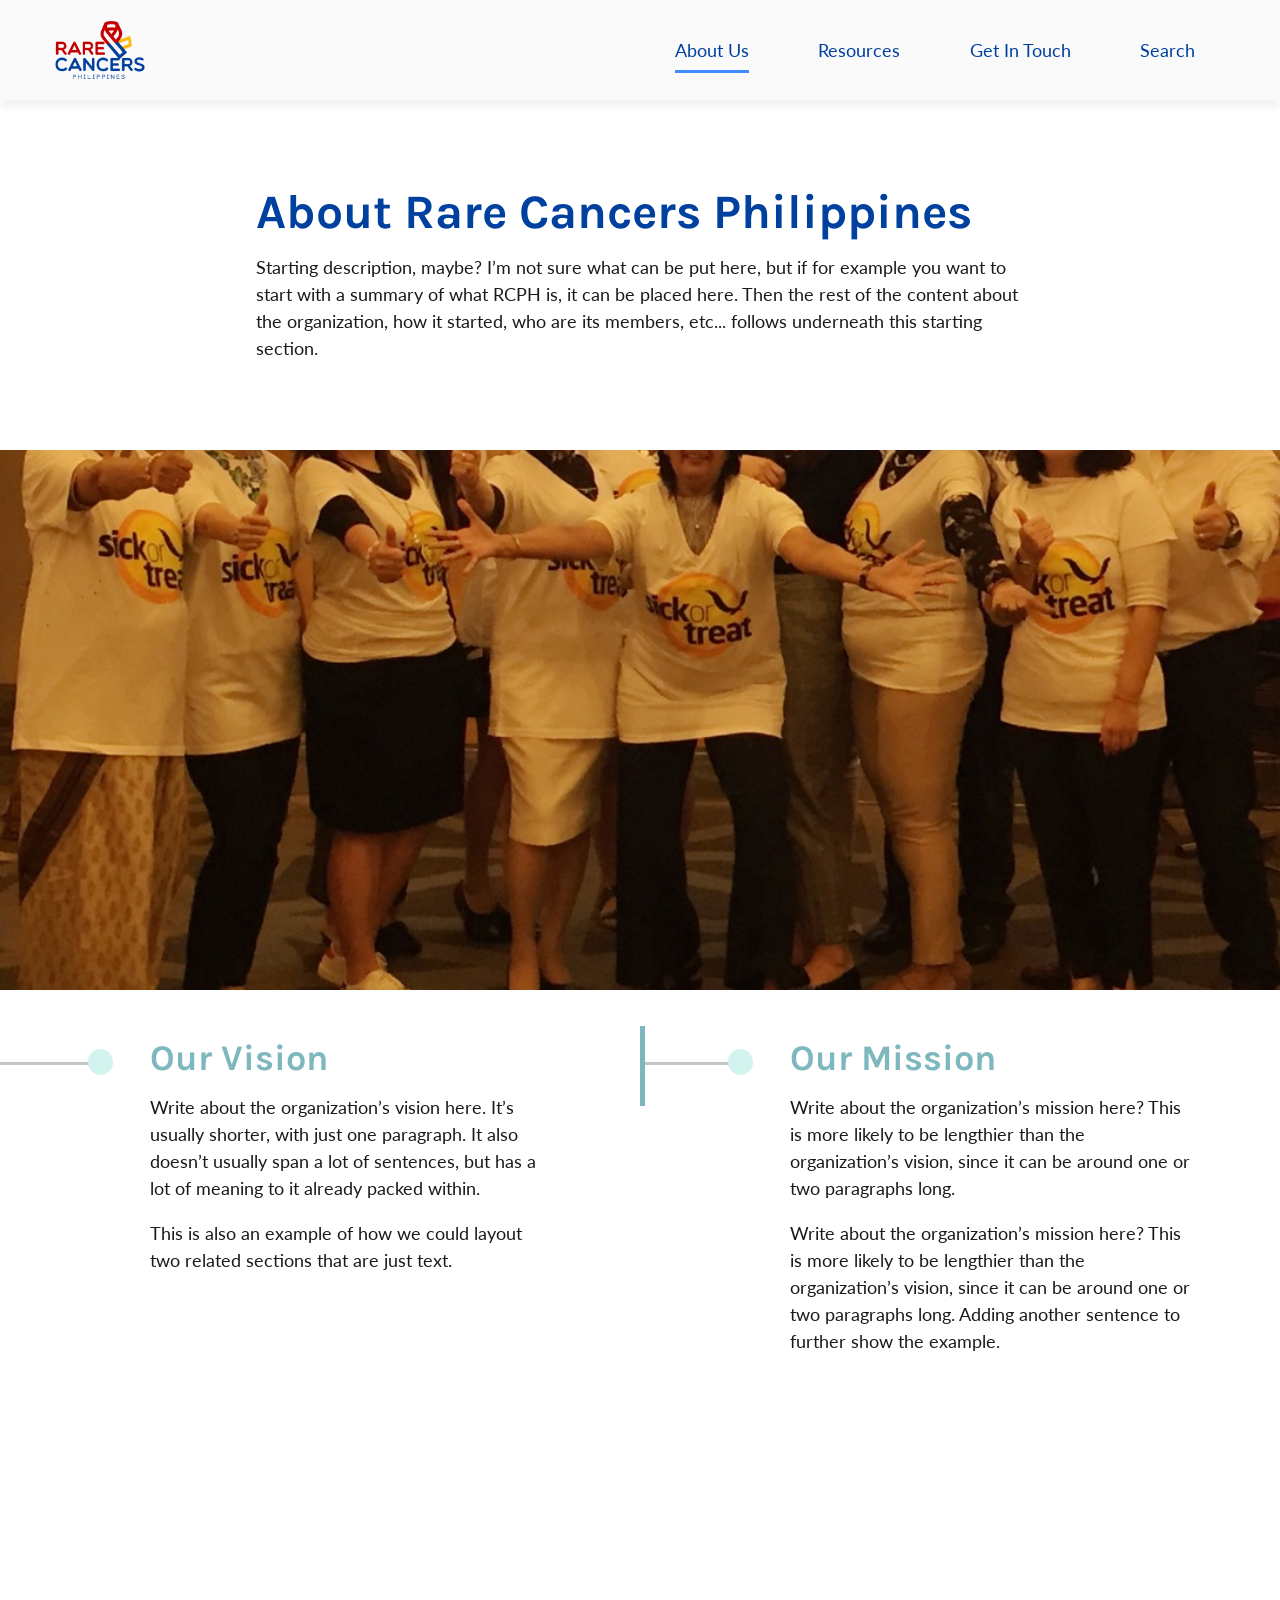
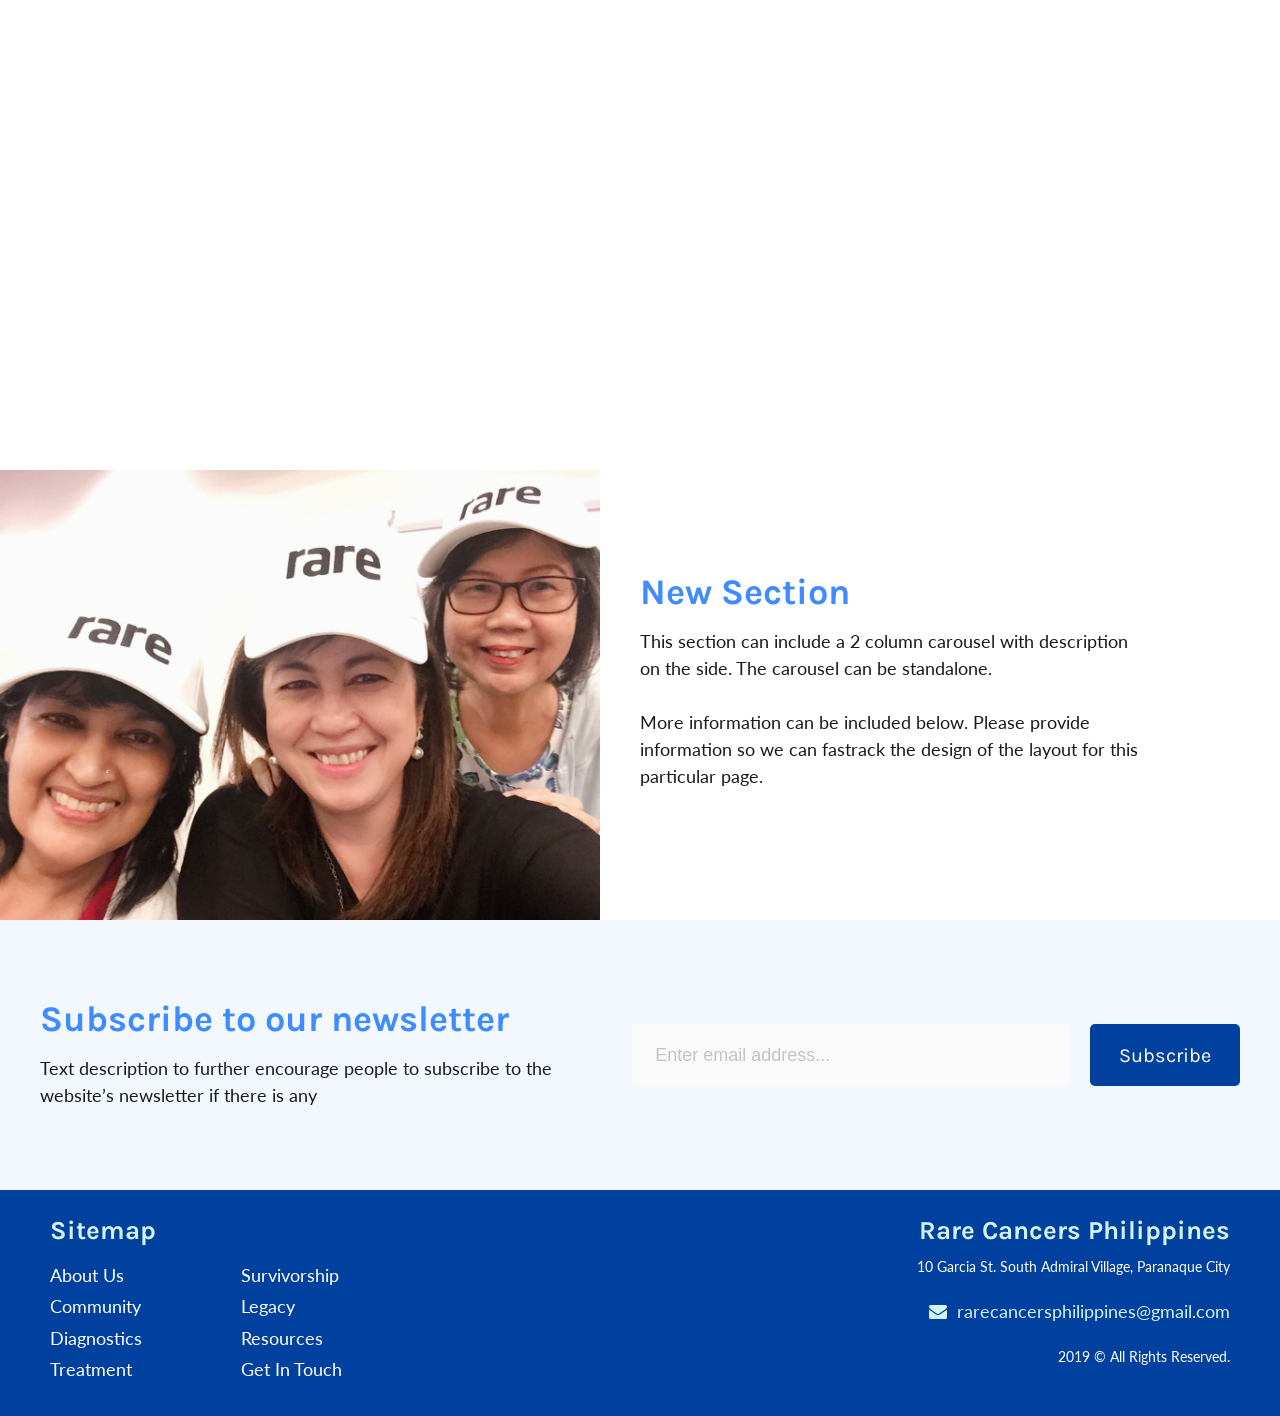
==== commit ba12af76: "Made resources page (possible template only)" ====
--- a/about-us.html
+++ b/about-us.html
@@ -47,8 +47,8 @@
   <header>
     <a class="brand" href="index.html"><img src="images/logo.png" alt=""></a>
     <ul class="navigation">
-      <li class="nav-item"><a href="about-us.html">About Us</a></li>
-      <li class="nav-item"><a href="#">Resources</a></li>
+      <li class="active nav-item"><a href="about-us.html">About Us</a></li>
+      <li class="nav-item"><a href="resources.html">Resources</a></li>
       <li class="nav-item"><a href="contact.html">Get In Touch</a></li>
       <li class="nav-item"><a href="#" id="search">Search</a></li>
     </ul>
--- a/styles.css
+++ b/styles.css
@@ -104,6 +104,10 @@
 
 dl:not([class]) > dt {
   font-weight: bold;
+}
+
+p {
+  margin-bottom: 1rem;
 }
 
 /* Hyperlinks */
@@ -364,6 +368,8 @@
 .hero-banner.carousel .slide .description > p {
   margin-top: 1.1rem;
   margin-bottom: 1.1rem;
+  margin-left: initial;
+  margin-right: initial;
 }
 
 .subscribe-to-newsletter { display: inline-flex; }
@@ -757,13 +763,16 @@
 .contact-info a:first-of-type i { margin: 0.25rem 0.8rem; }
 
 /* ABOUT US STYLES */
-#about .hero-banner.text-only {
-  background-color: var(--color-blue-light);
+.hero-banner.text-only {
   display: flex;
   justify-content: center;
   align-items: center;
   min-height: 50vh;
   padding-top: 100px;
+}
+
+#about-us .hero-banner.text-only {
+  background-color: var(--color-blue-light);
 }
 
 .hero-banner.text-only .hero-text {
@@ -819,10 +828,6 @@
   z-index: 2;
 }
 
-.vision-mission > * > .description > p {
-  margin-bottom: 1rem;
-}
-
 .big-parallax-image {
   width: 100vw;
   height: 60vh;
@@ -870,10 +875,6 @@
 /* Article Body styles */
 #article .article-body {
   padding: 2.78rem 8.33rem;
-}
-
-#article .article-body p {
-  margin-bottom: 1rem;
 }
 
 #article .article-body blockquote {
@@ -1021,4 +1022,35 @@
   /*grid-template-columns: repeat(3, 1fr);*/
   /*grid-gap: 2rem;*/
   grid-template-rows: 1fr;
+}
+
+/* RESOURCES STYLES */
+#resources .hero-banner.text-only {
+  background-color: var(--color-teal-light);
+}
+
+#resources .hero-banner.text-only .hero-text h1 {
+  color: var(--color-teal-primary);
+}
+
+#resources .stage:nth-child(odd) { background-color: #fff; }
+#resources .stage:nth-child(even) { background-color: var(--color-teal-light); }
+
+#resources .stages .stage .stage-details {
+  grid-column: 1 / span 1;
+  align-self: flex-start;
+  margin-left: initial;
+  margin-right: initial;
+}
+
+#resources .stage:nth-child(odd) .stage-details::after {
+  background-color: var(--color-teal-secondary);
+}
+
+#resources .stage:nth-child(even) .stage-details::after {
+  background-color: var(--color-teal-primary);
+}
+
+#resources .stage:nth-child(odd) .stage-details .stage-name {
+  color: var(--color-teal-primary);
 }
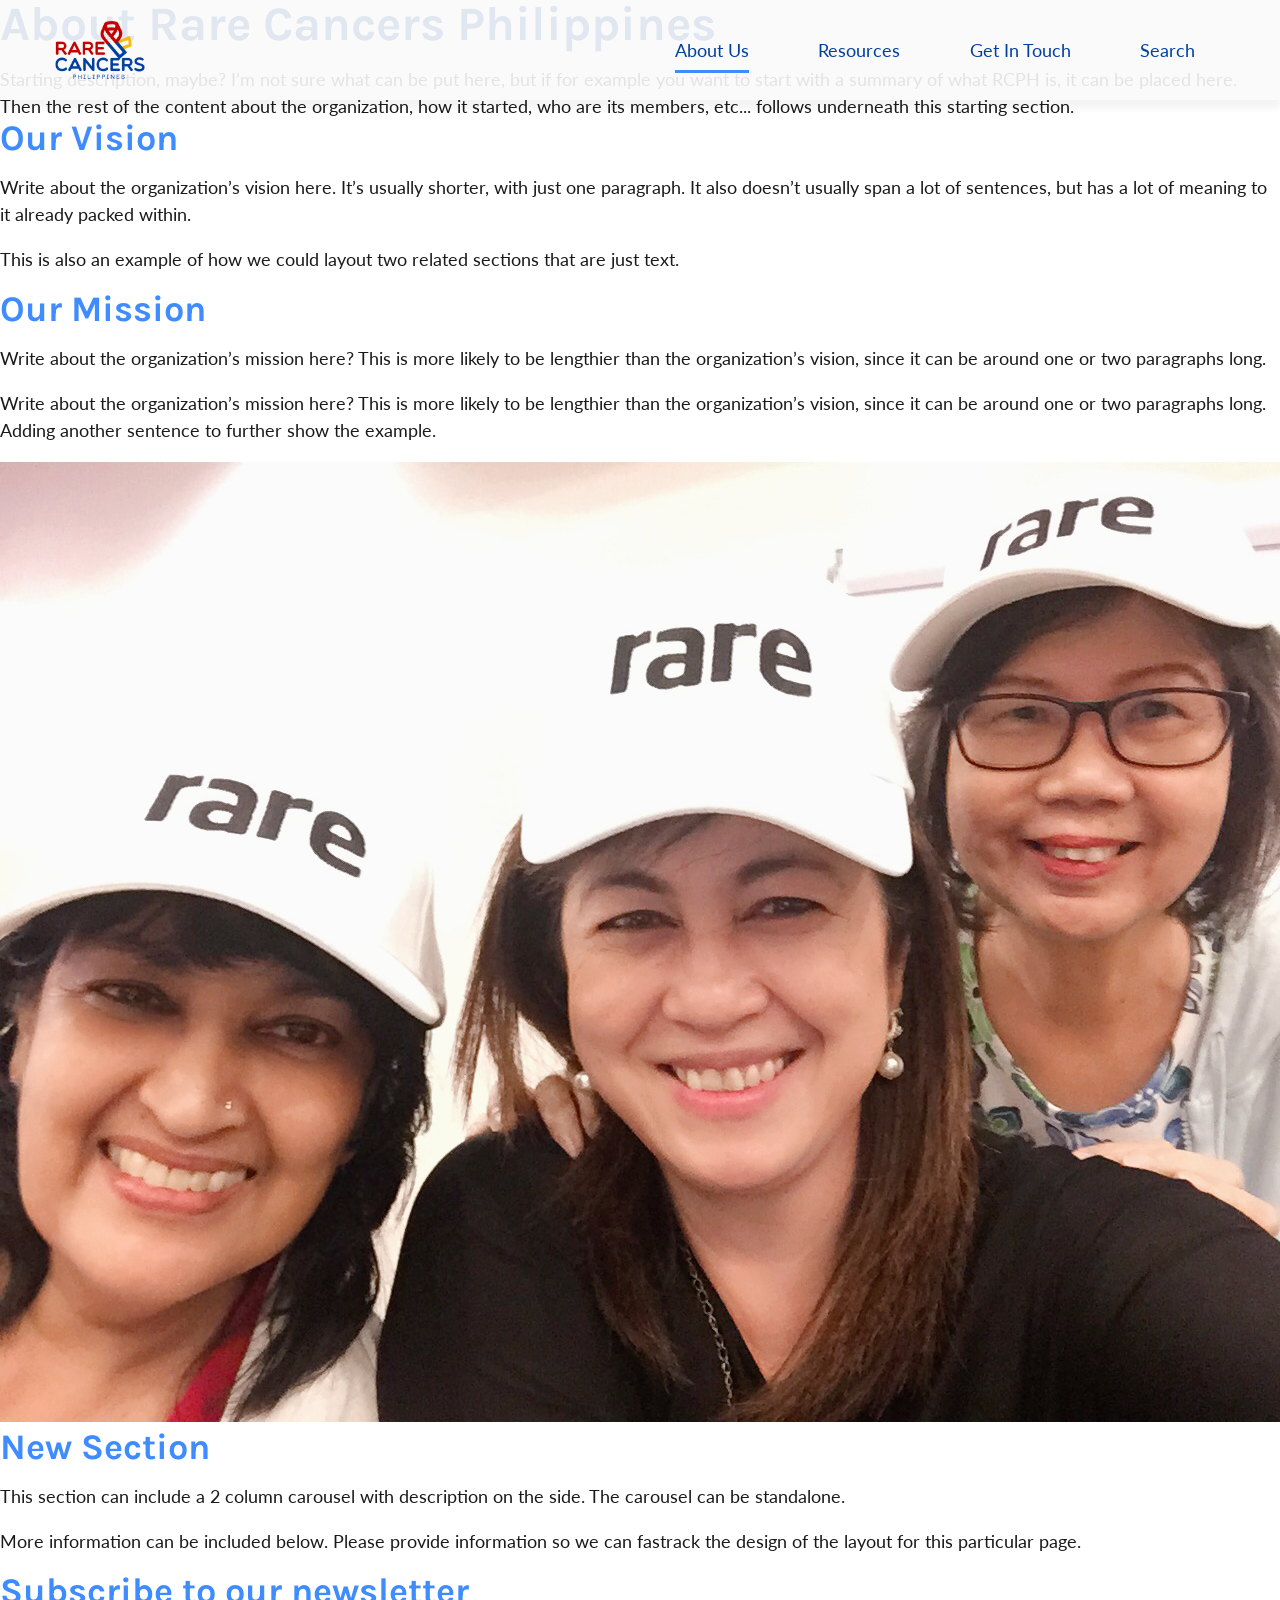
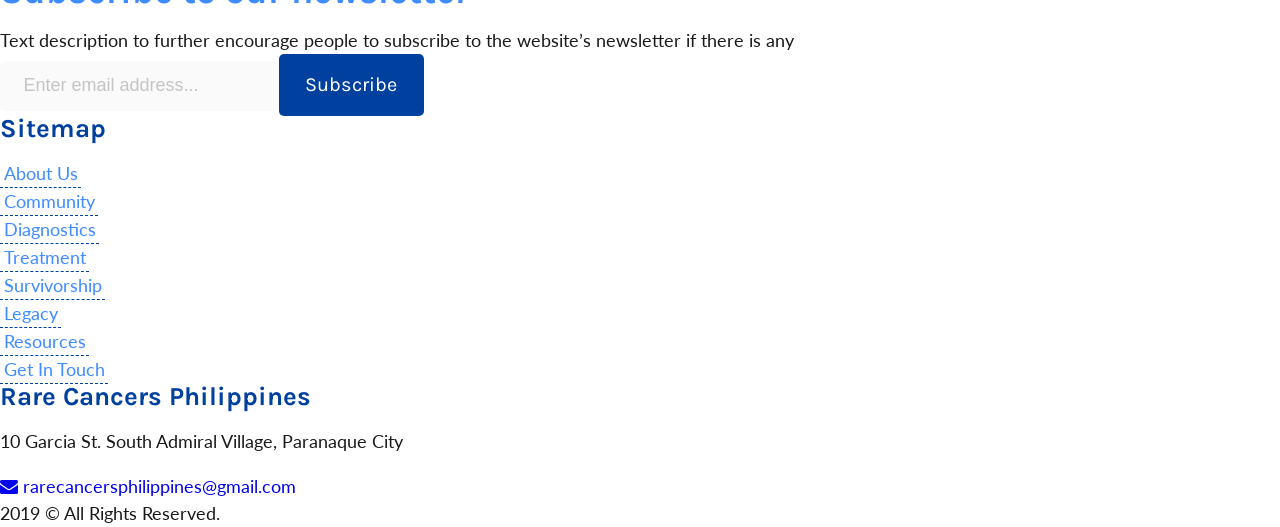
==== commit f8971cfe: "Set up search menu responsiveness on all pages" ====
--- a/about-us.html
+++ b/about-us.html
@@ -46,13 +46,21 @@
 <body>
   <header>
     <a class="brand" href="index.html"><img src="images/logo.png" alt=""></a>
+    <label for="show-menu" class="show-menu"><span class="blue outlined button">MENU</span></label>
+    <input type="checkbox" id="show-menu" role="button">
     <ul class="navigation">
       <li class="active nav-item"><a href="about-us.html">About Us</a></li>
       <li class="nav-item"><a href="resources.html">Resources</a></li>
       <li class="nav-item"><a href="contact.html">Get In Touch</a></li>
       <li class="nav-item"><a href="#" id="search">Search</a></li>
+      <li id="search-container">
+        <form action="search-results.html" id="search-form" class="search-field">
+          <input type="text" name="search_keyword" id="search_keyword" placeholder="Search for something..."><a href="#" class="search-trigger"><i class="fa fa-search"></i></a>
+        </form>
+      </li>
     </ul>
   </header>
+  
   <main id="about">
     <!-- HERO BANNER -->
     <section class="hero-banner text-only">
@@ -111,12 +119,12 @@
       <h4>Sitemap</h4>
       <ul class="sitemap-links">
         <li class="link"><a href="about-us.html">About Us</a></li>
-        <li class="link"><a href="#">Community</a></li>
-        <li class="link"><a href="#">Diagnostics</a></li>
-        <li class="link"><a href="#">Treatment</a></li>
-        <li class="link"><a href="#">Survivorship</a></li>
-        <li class="link"><a href="#">Legacy</a></li>
-        <li class="link"><a href="#">Resources</a></li>
+        <li class="link"><a href="community.html">Community</a></li>
+        <li class="link"><a href="diagnostics.html">Diagnostics</a></li>
+        <li class="link"><a href="treatment.html">Treatment</a></li>
+        <li class="link"><a href="survivorship.html">Survivorship</a></li>
+        <li class="link"><a href="legacy.html">Legacy</a></li>
+        <li class="link"><a href="resources.html">Resources</a></li>
         <li class="link"><a href="contact.html">Get In Touch</a></li>
       </ul>
     </div>
--- a/styles.css
+++ b/styles.css
@@ -31,6 +31,7 @@
   --size-text-emphasis: 20px;
 
   --size-text-button: 1.11em; /* 20px */
+  --size-header: 100px;
 
   --size-text-h1: 2.67em; /* 48px */
   --size-text-h2:    2em; /* 36px */
@@ -61,6 +62,7 @@
   font-family: var(--font-body);
   font-weight: 400;
   line-height: var(--line-height-body);
+  overflow-x: hidden;
 }
 
 /**
@@ -223,38 +225,29 @@
   opacity: 0.4;
 }
 
-/** 
+/**
  * HEADER STYLES
  */
 
 header {
   width: 100vw;
-  height: 100px;
+  height: var(--size-header);
   background-color: var(--color-bg-navbar);
   box-shadow: 0px 8px 8px rgba(0, 0, 0, 0.05);
-  display: inline-flex;
-  justify-content: space-between;
-  padding: 0 50px;
+  padding: 0 20px;
   position: fixed;
   z-index: 1000;
   top: 0;
   left: 0;
   right: 0;
+  display: block;
 }
 
 header .brand {
   display: block;
   height: 100%;
   width: auto;
-  border-bottom: none;
-  text-shadow: none;
-  padding: initial;
-  z-index: initial;
-}
-
-header .brand::before {
-  background: none;
-  display: none;
+  float: left;
 }
 
 header .brand img {
@@ -263,19 +256,36 @@
   width: auto;
 }
 
+/* MENU option for mobile view */
+header .show-menu {
+  display: block;
+  cursor: pointer;
+  float: right;
+  margin-top: 1rem;
+}
+
+/* checkbox */
+header #show-menu { display: none; }
+
 header .navigation {
   list-style-type: none;
-  display: flex;
-  align-items: center;
-  justify-content: space-evenly;
-  max-width: 40em;
-  width: 50%;
-  height: 100%;
+  margin: 0;
+  padding: 0;;
+  display: none;
+}
+
+header #show-menu:checked ~ .navigation {
+  display: block;
+  position: fixed;
+  top: var(--size-header);
+  left: 0;
+  right: 0;
+  background-color: var(--color-bg-navbar);
+  padding-bottom: 1rem;
 }
 
 header .navigation .nav-item {
   margin: 0 auto;
-  flex: 0 1 auto;
   display: block;
   text-align: center;
 }
@@ -283,9 +293,8 @@
 header .navigation .nav-item a {
   color: var(--color-blue-primary);
   border-bottom: none;
-  padding: .5em 0;
-  z-index: initial;
-  width: auto;
+  padding: 0.75rem 0;
+  width: 100%;
   display: inline-block;
   position: relative;
 }
@@ -295,762 +304,72 @@
   z-index: initial;
   height: 3px;
   background-color: var(--color-blue-secondary);
-  right: 0;
   transform: scaleY(0);
   transition: transform 300ms;
 }
 
 header .navigation .nav-item a:hover::before,
-header .navigation .nav-item a:focus::before,
 header .navigation .active.nav-item a::before {
   transform: scaleY(1);
 }
 
-/**
- * MAIN STYLES
- */
-main {
-  display: flex;
-  min-height: 70vh;
-  flex-direction: column;
-}
-
-/* HERO BANNER */
-.hero-banner {
-  display: block;
-}
-
-/* LightSlider overrides */
-/* removing the styles for hyperlinks on the carousel buttons */
-.hero-banner.carousel + .lSAction > a {
-  color: initial;
-  text-shadow: none;
-  border-bottom: none;
-}
-
-.hero-banner.carousel + .lSAction > a::before {
-  z-index: initial !important;
-  width: initial !important;
-  height: initial !important;
-  background: none !important;
-  bottom: initial !important;
-  left: initial !important;
-  position: initial !important;
-  transition: none !important;
-}
-
-/* moving pager within the slider */
-.lSSlideOuter .lSPager.lSpg {
+@media screen and (min-width: 50rem) {
+  header {
+    padding-left: 50px;
+    padding-right: 50px;
+  }
+
+  header .show-menu { display: none; }
+
+  header .navigation {
+    float: right;
+    display: flex;
+    align-items: center;
+    justify-content: space-evenly;
+    max-width: 40em;
+    width: 50%;
+    height: 100%;
+  }
+
+  header .navigation .nav-item { flex: 0 1 auto; }
+
+  header .navigation .nav-item a {
+    padding-top: 0.5rem;
+    padding-bottom: 0.5rem;
+  }
+}
+
+/* SEARCH STYLES */
+#search-container {
+  top: var(--size-header);
+  z-index: 1001;
+  box-shadow: 0px 16px 16px rgba(0, 0, 0, 0.15);
+  padding: 1rem;
+  background-color: var(--color-bg-navbar);
+  width: 100vw;
+  display: none;
+}
+
+#search-container .search-field {
+  position: relative;
+  display: block;
+}
+
+#search-container .search-field input {
+  font-size: 2rem;
+  width: 100%;
+  padding: 1rem;
+}
+
+#search-container .search-field input::placeholder {
+  opacity: 0.5;
+}
+
+#search-container .search-field i {
+  color: var(--color-text-secondary);
   position: absolute;
-  top: 94vh;
-  left: 0;
-  right: 0;
-}
-
-/* Slide styles */
-.hero-banner.carousel .slide .description {
-  height: 100vh;
-  background-color: var(--color-blue-light);
-  background-size: cover;
-  background-position: center;
-  padding: 2em 100px;
-  display: flex;
-  flex-flow: column wrap;
-  justify-content: center;
-  align-items: flex-start;
-  align-content: center;
-}
-
-.hero-banner.carousel .slide .description > *:not(.button) {
-  width: 36rem;
-}
-
-.hero-banner.carousel .slide .description > p {
-  margin-top: 1.1rem;
-  margin-bottom: 1.1rem;
-  margin-left: initial;
-  margin-right: initial;
-}
-
-.subscribe-to-newsletter { display: inline-flex; }
-
-.subscribe-to-newsletter input[type="email"] {
-  flex: 4;
-  margin-right: 1.11rem;
-}
-
-.subscribe-to-newsletter .button {
-  flex: 1;
-}
-
-/* STAGES CARD STYLES */
-.stages {
-  display: block;
-  margin: 0 auto;
-  width: 100vw;
-}
-
-.stages .stage {
-  width: 100vw;
-  min-height: 70vh;
-  padding: 2.78rem 8.33rem;
-  display: flex;
-  flex-flow: column nowrap;
-  justify-content: flex-start;
-  align-items: center;
-  align-content: flex-start;
-  position: relative;
-}
-
-.stage:nth-child(odd) { background-color: var(--color-blue-light); }
-.stage:nth-child(even) { background-color: #fff; }
-
-.stage .stage-details {
-  grid-column: 1 / 5;
-  grid-row: 1 / span 1;
-  margin: 0 auto 2.78rem;
-  display: flex;
-  justify-content: flex-start;
-  align-items: center;
-}
-
-.stage .stage-details::before {
-  content: "";
-  position: absolute;
-  top: 4.2rem;
-  left: 0;
-  width: 5.56rem;
-  height: 3px;
-  background-color: #c4c4c4;
-}
-
-.stage .stage-details::after {
-  content: "";
-  position: absolute;
-  width: 1.39rem;
-  height: 1.39rem;
-  left: calc(5.56rem - (1.39rem / 2));
-  top: calc(4.2rem - (1.39rem / 2));
-  background-color: var(--color-blue-secondary);
-  border-radius: 50%;
-}
-
-.stage:nth-child(even) .stage-details::after {
-  background-color: var(--color-teal-secondary);
-}
-
-.stage .stage-details .stage-name {
-  color: var(--color-blue-primary);
-  flex: 1 1 auto;
-}
-
-.stage:nth-child(even) .stage-details .stage-name {
-  color: var(--color-teal-primary);
-}
-
-.stage .stage-details .stage-description {
-  flex: 2 1 auto;
-  margin: 0 2.78rem;
-}
-
-.stages .stage .article-cards {
-  display: grid;
-  grid-template-rows: 1fr 1fr;
-  grid-template-columns: 1fr 1fr;
-  grid-gap: 3.5rem;
-}
-
-/* Article Card Specific styles */
-.article-cards .article-card {
-  background-color: #fff;
-  border-radius: 3px 10px;
-  padding: 1.67rem;
-  grid-column: span 1;
-  grid-row: span 1;
-  display: flex;
-  flex-direction: column;
-  justify-content: flex-start;
-  align-items: flex-start;
-}
-
-.article-card .article-card-heading .article-title {
-  padding-bottom: 0.5rem;
-}
-
-.article-card .article-card-heading .article-meta {
-  margin: 0 auto 0.75rem;
-  font-size: var(--size-text-small);
-}
-
-.article-card .article-excerpt {
-  margin-bottom: 1rem;
-}
-
-.article-card .article-read-more {
-  text-align: right;
-  align-self: flex-end;
-}
-
-.article-card .article-card-category {
-  position: relative;
-  color: #fff;
-  border-radius: 3px 3px 3px 2px;
-  margin-left: -2.75rem;
-  padding: 0.56rem;
-
-  text-shadow: none;
-  border-bottom: none;
-  display: initial;
-  z-index: initial;
-}
-
-.article-card .article-card-category::before {
-  content: "";
-  position: absolute;
-  top: 100%;
-  left: 0;
-  border-bottom: 0.56rem solid transparent;
-  z-index: initial;
-  width: initial;
-  height: initial;
-  background: none;
-  bottom: initial;
-}
-
-/* Category-specific color coding for Article Cards */
-.article-cards .article-card.medical-information {
-  box-shadow: 0px 0px 2px rgba(0, 0, 0, 0.25),
-              0px 4px 4px rgba(0, 0, 0, 0.25),
-              inset 0px 4px 0px var(--color-blue-secondary);
-}
-
-.article-cards .article-card.financial-aid {
-  box-shadow: 0px 0px 2px rgba(0, 0, 0, 0.25),
-              0px 4px 4px rgba(0, 0, 0, 0.25),
-              inset 0px 4px 0px var(--color-yellow-secondary);
-}
-
-.article-cards .article-card.social-support {
-  box-shadow: 0px 0px 2px rgba(0, 0, 0, 0.25),
-              0px 4px 4px rgba(0, 0, 0, 0.25),
-              inset 0px 4px 0px var(--color-red-secondary);
-}
-
-.article-cards .article-card.others {
-  box-shadow: 0px 0px 2px rgba(0, 0, 0, 0.25),
-              0px 4px 4px rgba(0, 0, 0, 0.25),
-              inset 0px 4px 0px var(--color-teal-secondary);
-}
-
-.article-card.medical-information .article-card-heading .article-title { color: var(--color-blue-primary); }
-.article-card.financial-aid .article-card-heading .article-title { color: var(--color-yellow-primary); }
-.article-card.social-support .article-card-heading .article-title { color: var(--color-red-primary); }
-.article-card.others .article-card-heading .article-title { color: var(--color-teal-primary); }
-
-.article-card.medical-information .article-card-category { background-color: var(--color-blue-primary); }
-.article-card.financial-aid .article-card-category { background-color: var(--color-yellow-primary); }
-.article-card.social-support .article-card-category { background-color: var(--color-red-primary); }
-.article-card.others .article-card-category { background-color: var(--color-teal-primary); }
-
-.article-card.medical-information .article-card-category::before { border-right: 1.08rem solid var(--color-blue-secondary); }
-.article-card.financial-aid .article-card-category::before { border-right: 1.08rem solid var(--color-yellow-secondary); }
-.article-card.social-support .article-card-category::before { border-right: 1.08rem solid var(--color-red-secondary); }
-.article-card.others .article-card-category::before { border-right: 1.08rem solid var(--color-teal-secondary); }
-
-/* ABOUT RCPH SECTION STYLES */
-.about {
-  width: 100vw;
-  display: inline-flex;
-  align-items: center;
-  height: 50vh;
-}
-
-.about .about-preview {
-  height: 100%;
-  width: auto;
-  max-width: 50vw;
-  display: block;
-}
-
-.about .about-preview img {
-  width: 100%;
-  height: 100%;
-  object-fit: cover;
-}
-
-.about .about-information {
-  display: block;
-  margin: 1rem 2.22rem;
-  width: 40%;
-}
-
-.about .about-information .about-excerpt > p {
-  margin: 0 auto 1.5rem;
-}
-
-.about .about-information .button {
-  width: auto;
-}
-
-/* NEWSLETTER SIGNUP SECTION STYLES */
-.newsletter-signup {
-  width: 100vw;
-  display: inline-flex;
-  align-items: center;
-  height: 30vh;
-  background-color: var(--color-blue-light);
-}
-
-.newsletter-signup .newsletter-info {
-  display: block;
-  margin: 1rem 2.22rem;
-  width: 40%;
-}
-
-.newsletter-signup .subscribe-to-newsletter {
-  margin: 1rem 2.22rem;
-  flex-grow: 1.5;
-}
-
-/* FOOTER STYLES */
-footer {
-  width: 100vw;
-  background-color: var(--color-blue-primary);
-  color: #fff;
-  display: inline-flex;
-  justify-content: space-between;
-  align-items: flex-start;
-  padding: 1.56rem 2.78rem;
-}
-
-footer > * {
-  flex: 0 1 auto;
-}
-footer h4 { color: var(--color-teal-secondary); }
-
-footer .sitemap a {
-  color: #fff;
-  text-shadow: none;
-  border-bottom: none;
-  padding: initial;
-  z-index: initial;
-}
-
-footer .sitemap a::before {
-  z-index: initial;
-  width: initial;
-  height: initial;
-  background: none;
-  bottom: initial;
-  left: initial;
-  position: initial;
-}
-
-footer .sitemap a:hover,
-footer .sitemap a:focus,
-footer .sitemap a:active {
-  color: var(--color-teal-secondary);
-}
-
-footer .sitemap-links {
-  column-count: 2;
-  column-gap: 5rem;
-  column-span: all;
-  column-width: 5.56rem;
-  column-fill: balance;
-  list-style-type: none;
-  height: 100%;
-}
-
-footer .sitemap-links li {
-  margin-bottom: 0.25rem;
-}
-
-footer .org-information {
-  text-align: right;
-}
-
-footer .org-information a {
-  color: var(--color-teal-secondary);
-}
-
-footer .org-information a:hover,
-footer .org-information a:focus,
-footer .org-information a:active {
-  color: var(--color-teal-primary);
-}
-
-footer .org-information .name {
-  padding-bottom: 0.5rem;
-}
-
-.social-media-links {
-  margin: 1rem auto;
-}
-
-.social-media-links i {
-  margin: 0.25rem;
-}
-
-footer .address,
-footer .copyright { font-size: var(--size-text-small); }
-
-/* CONTACT US STYLES */
-main#contact {
-  flex-direction: row;
-  justify-content: space-around;
-  padding: calc(100px + 2.78rem) 8.33rem 2.78rem;
-}
-
-.contact-us {
-  display: block;
-  width: 50%;
-}
-
-.contact-us .contact-form {
-  display: block;
-}
-
-.contact-form label {
-  width: 100%;
-  color: var(--color-teal-primary);
-}
-
-.contact-form input:not([type="submit"]),
-.contact-form textarea {
-  width: 100%;
-  margin: 0.5rem auto 1.5rem;
-}
-
-.contact-form input[type="submit"] {
-  float: right;
-}
-
-.contact-info {
-  display: block;
-  width: 50%;
-  margin-top: 3rem;
-  margin-left: 3rem;
-}
-
-.contact-info a {
-  text-shadow: none;
-  border-bottom: none;
-  display: block;
-  padding: initial;
-  z-index: initial;
-  color: var(--color-blue-primary);
-  margin-bottom: 1.25rem;
-}
-
-.contact-info a::before {
-  content: "";
-  z-index: initial;
-  width: initial;
-  height: initial;
-  background: none;
-  bottom: initial;
-  left: initial;
-  position: initial;
-}
-
-.contact-info a i {
-  margin: 0.25rem 1rem;
-  font-size: 24px;
-  color: var(--color-teal-primary);
-}
-
-.contact-info a:first-of-type i { margin: 0.25rem 0.8rem; }
-
-/* ABOUT US STYLES */
-.hero-banner.text-only {
-  display: flex;
-  justify-content: center;
-  align-items: center;
-  min-height: 50vh;
-  padding-top: 100px;
-}
-
-#about-us .hero-banner.text-only {
-  background-color: var(--color-blue-light);
-}
-
-.hero-banner.text-only .hero-text {
-  width: 60%;
-}
-
-/* Vision Mission styles */
-.vision-mission {
-  display: flex;
-  width: 100vw;
-  min-height: 60vh;
-  justify-content: space-around;
-  align-items: flex-start;
-}
-
-.vision-mission > * {
-  width: 50%;
-  position: relative;
-  padding: 2.78rem 5rem 2.78rem 8.33rem;
-}
-
-.vision-mission > * > h2 { color: var(--color-teal-primary); }
-
-.vision-mission > * > h2::before {
-  content: "";
-  position: absolute;
-  top: 4rem;
-  left: 0;
-  width: 5.56rem;
-  height: 3px;
-  background-color: #c4c4c4;
-}
-
-.vision-mission > * > h2::after {
-  content: "";
-  position: absolute;
-  width: 1.39rem;
-  height: 1.39rem;
-  left: calc(5.56rem - (1.39rem / 2));
-  top: calc(4rem - (1.39rem / 2));
-  background-color: var(--color-teal-secondary);
-  border-radius: 50%;
-}
-
-.vision-mission > .mission::before {
-  content: "";
-  width: 5px;
-  height: 4.44rem;
-  background-color: #7FB7BE;
-  position: absolute;
-  left: 0;
-  top: 2rem;
-  z-index: 2;
-}
-
-.big-parallax-image {
-  width: 100vw;
-  height: 60vh;
-  display: block;
-  background-position: center;
-  background-size: cover;
-  background-attachment: fixed;
-  background-repeat: no-repeat;
-}
-
-/* ARTICLE STYLES */
-/* Article Header styles */
-#article .hero-banner.article-feature-image {
-  background-size: cover;
-  background-position: center;
-  height: 70vh;
-  display: flex;
-  justify-content: center;
-  align-items: flex-end;
-}
-
-#article .article-header {
-  width: 60%;
-  margin: 0 auto;
-  padding: 2rem;
-  color: var(--color-teal-secondary);
-  line-height: 2.5;
-}
-
-#article .article-header .article-title {
-  color: #fff;
-  line-height: var(--line-height-heading);
-}
-
-#article .article-header .article-tags {
-  padding: 0.5rem;
-  border-radius: 6px;
-}
-
-#article .article-header .article-tags.medical-information {
-  color: #fff;
-  background-color: var(--color-blue-primary);
-}
-
-/* Article Body styles */
-#article .article-body {
-  padding: 2.78rem 8.33rem;
-}
-
-#article .article-body blockquote {
-  margin: 1.25rem auto;
-  padding: 1.875rem;
-  width: 70vw;
-  border-radius: 10px;
-  background-color: var(--color-blue-light);
-  color: var(--color-blue-primary);
-  position: relative;
-}
-
-#article .article-body blockquote::before {
-  content: "";
-  position: absolute;
-  left: -0.75rem;
-  top: 0;
-  bottom: 0;
-  border-radius: 10px;
-  background-color: var(--color-blue-secondary);
-  width: 6px;
-  height: 100%;
-}
-
-#article .article-body figure {
-  width: auto;
-  height: auto;
-  margin: 2rem;
-}
-
-#article .article-body figure.image-size-small {
-  width: 20vw;
-}
-
-#article .article-body figure.image-size-medium {
-  width: 35vw;
-}
-
-#article .article-body figure.image-size-full {
-  width: 50vw;
-}
-
-#article .article-body figure.image-align-center {
-  margin: 2rem auto;
-}
-
-#article .article-body figure.image-align-left {
-  float: left;
-}
-
-#article .article-body figure.image-align-right {
-  float: right;
-}
-
-#article .article-body figure img {
-  width: 100%;
-  border-radius: 3px 50px;
-  object-fit: cover;
-  box-shadow: 0px 0px 2px rgba(0, 0, 0, 0.25), 0px 4px 4px rgba(0, 0, 0, 0.25);
-}
-
-#article .article-body figure figcaption {
-  font-size: var(--size-text-small);
-}
-
-/* Article Footer styles */
-#article .article-footer {
-  margin: 0 8.33rem;
-  padding: 2rem;
-  position: relative;
-  display: flex;
-  justify-content: space-between;
-}
-
-#article .article-footer::before {
-  content: "";
-  width: 100%;
-  height: 5px;
-  border-radius: 10px;
-  background-color: var(--color-blue-secondary);
-  position: absolute;
-  top: 0;
-  left: 0;
-  right: 0;
-}
-
-#article .article-footer .social-media-horizontal {
-  color: var(--color-blue-primary);
-  font-weight: bold;
-  text-transform: lowercase;
-}
-
-#article .article-footer .social-media-horizontal a {
-  font-size: 1.5rem;
-  border-bottom: none;
-}
-
-/* toggle to open comments section */
-#article .article-footer .comments {
-  color: var(--color-text-primary);
-}
-
-#article .article-footer .comments i {
-  margin: 0 0.5rem;
-  font-size: 1.5rem;
-  color: var(--color-teal-primary);
-  transition: inherit;
-}
-
-#article .article-footer .comments:hover,
-#article .article-footer .comments:focus,
-#article .article-footer .comments:active {
-  color: var(--color-text-secondary);
-}
-
-#article .article-footer .comments:hover i,
-#article .article-footer .comments:focus i,
-#article .article-footer .comments:active i {
-  color: var(--color-teal-secondary);
-}
-
-/* Related Articles styles */
-#article .stages.related-articles .stage {
-  background-color: #fff;
-  min-height: initial;
-  height: auto;
-}
-
-#article .stages.related-articles .stage .stage-details {
-  grid-column: 1 / span 1;
-  align-self: flex-start;
-  margin-left: initial;
-  margin-right: initial;
-}
-
-#article .stages.related-articles .stage .stage-details::after {
-  background-color: var(--color-teal-secondary);
-}
-
-#article .stages.related-articles .stage .stage-details .stage-name {
-  color: var(--color-teal-primary);
-}
-
-#article .stages.related-articles .article-cards {
-  /*grid-template-columns: repeat(3, 1fr);*/
-  /*grid-gap: 2rem;*/
-  grid-template-rows: 1fr;
-}
-
-/* RESOURCES STYLES */
-#resources .hero-banner.text-only {
-  background-color: var(--color-teal-light);
-}
-
-#resources .hero-banner.text-only .hero-text h1 {
-  color: var(--color-teal-primary);
-}
-
-#resources .stage:nth-child(odd) { background-color: #fff; }
-#resources .stage:nth-child(even) { background-color: var(--color-teal-light); }
-
-#resources .stages .stage .stage-details {
-  grid-column: 1 / span 1;
-  align-self: flex-start;
-  margin-left: initial;
-  margin-right: initial;
-}
-
-#resources .stage:nth-child(odd) .stage-details::after {
-  background-color: var(--color-teal-secondary);
-}
-
-#resources .stage:nth-child(even) .stage-details::after {
-  background-color: var(--color-teal-primary);
-}
-
-#resources .stage:nth-child(odd) .stage-details .stage-name {
-  color: var(--color-teal-primary);
+  right: 2rem;
+  top: 50%;
+  font-size: 2rem;
+  transform: translateY(-50%);
 }
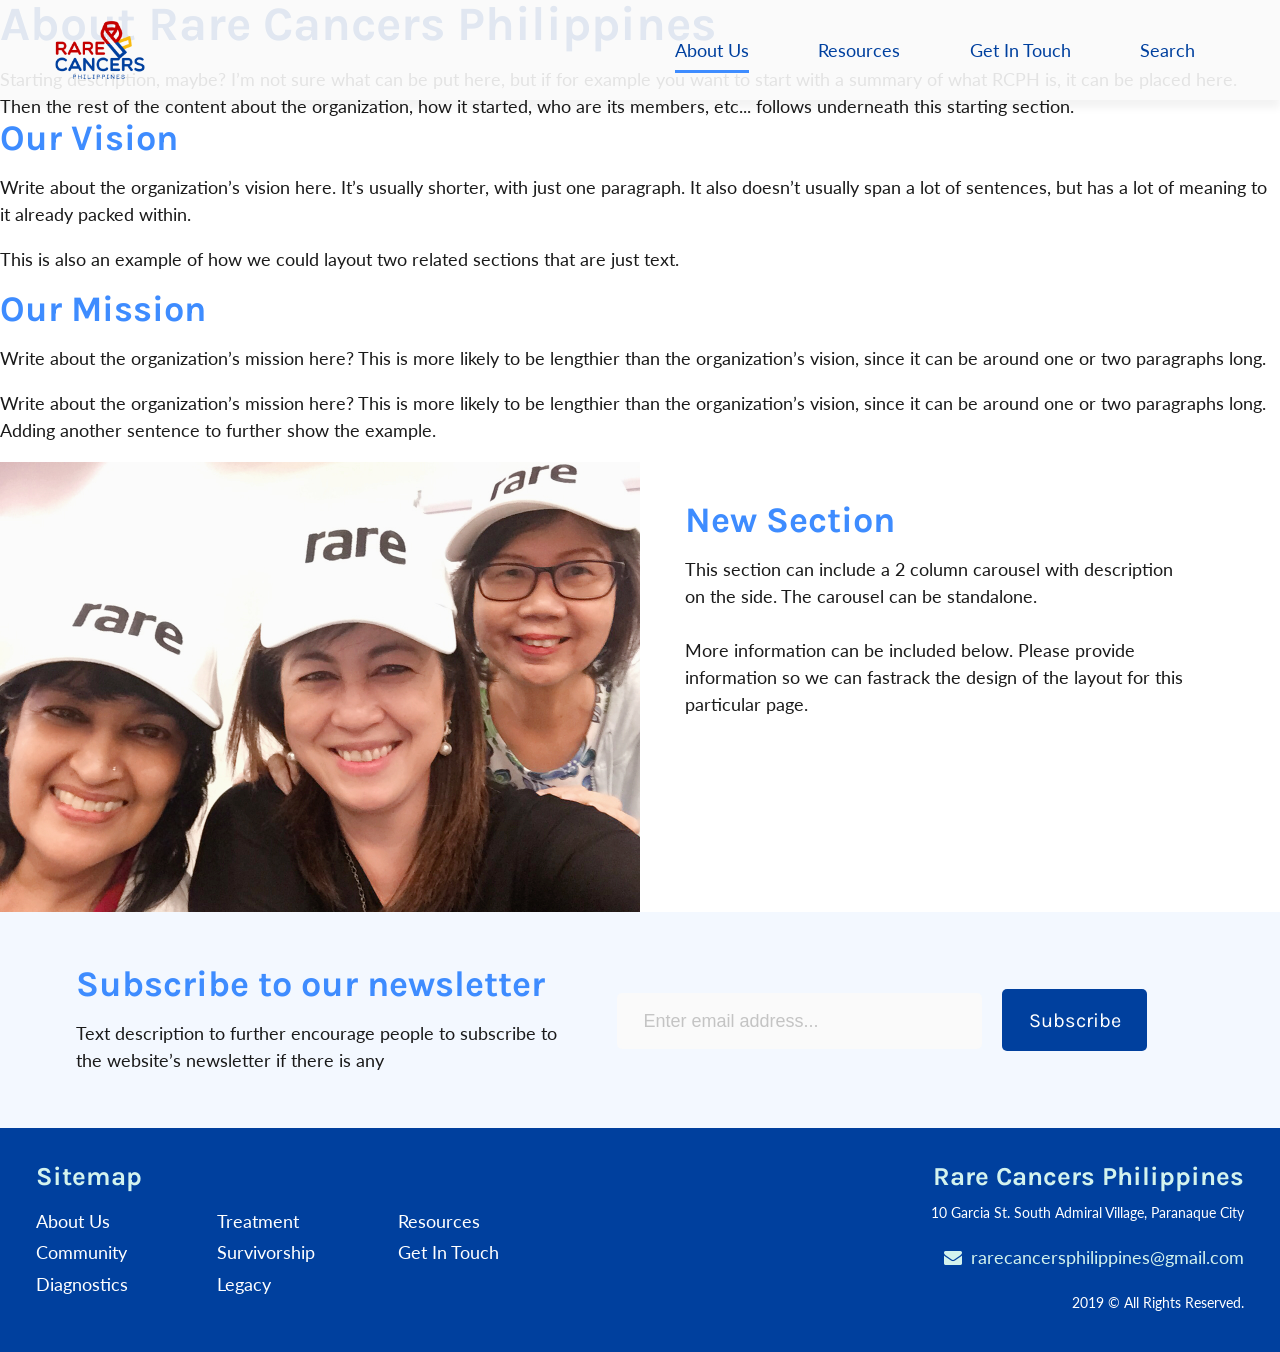
==== commit aec3496e: "Set up responsive styles for footer" ====
--- a/about-us.html
+++ b/about-us.html
@@ -114,29 +114,29 @@
 
   </main>
   <!-- Footer -->
-  <footer>
-    <div class="sitemap">
-      <h4>Sitemap</h4>
-      <ul class="sitemap-links">
-        <li class="link"><a href="about-us.html">About Us</a></li>
-        <li class="link"><a href="community.html">Community</a></li>
-        <li class="link"><a href="diagnostics.html">Diagnostics</a></li>
-        <li class="link"><a href="treatment.html">Treatment</a></li>
-        <li class="link"><a href="survivorship.html">Survivorship</a></li>
-        <li class="link"><a href="legacy.html">Legacy</a></li>
-        <li class="link"><a href="resources.html">Resources</a></li>
-        <li class="link"><a href="contact.html">Get In Touch</a></li>
-      </ul>
-    </div>
-    <div class="org-information">
-      <h4 class="name">Rare Cancers Philippines</h4>
-      <p class="address">10 Garcia St. South Admiral Village, Paranaque City</p>
-      <div class="social-media-links">
-        <!-- <a href="#" class="link"><i class="fa fa-facebook-square"></i> Facebook</a> -->
-        <a href="mailto:rarecancersphilippines@gmail.com" class="link"><i class="fa fa-envelope"></i> rarecancersphilippines@gmail.com</a>
+    <footer>
+      <div class="sitemap">
+        <h4>Sitemap</h4>
+        <ul class="sitemap-links">
+          <li class="link-item"><a class="link" href="about-us.html">About Us</a></li>
+          <li class="link-item"><a class="link" href="community.html">Community</a></li>
+          <li class="link-item"><a class="link" href="diagnostics.html">Diagnostics</a></li>
+          <li class="link-item"><a class="link" href="treatment.html">Treatment</a></li>
+          <li class="link-item"><a class="link" href="survivorship.html">Survivorship</a></li>
+          <li class="link-item"><a class="link" href="legacy.html">Legacy</a></li>
+          <li class="link-item"><a class="link" href="resources.html">Resources</a></li>
+          <li class="link-item"><a class="link" href="contact.html">Get In Touch</a></li>
+        </ul>
       </div>
-      <div class="copyright">2019 &copy; All Rights Reserved.</div>
-    </div>
-  </footer>
+      <div class="org-information">
+        <h4 class="name">Rare Cancers Philippines</h4>
+        <p class="address">10 Garcia St. South Admiral Village, Paranaque City</p>
+        <div class="social-media-links">
+          <!-- <a href="#" class="link"><i class="fa fa-facebook-square"></i> Facebook</a> -->
+          <a href="mailto:rarecancersphilippines@gmail.com" class="link"><i class="fa fa-envelope"></i> rarecancersphilippines@gmail.com</a>
+        </div>
+        <div class="copyright">2019 &copy; All Rights Reserved.</div>
+      </div>
+    </footer>
 </body>
 </html>
--- a/styles.css
+++ b/styles.css
@@ -33,14 +33,14 @@
   --size-text-button: 1.11em; /* 20px */
   --size-header: 100px;
 
-  --size-text-h1: 2.67em; /* 48px */
-  --size-text-h2:    2em; /* 36px */
-  --size-text-h3: 1.83em; /* 33px */
-  --size-text-h4: 1.44em; /* 26px */
-  --size-text-h5: 1.33em; /* 24px */
-  --size-text-h6: 1.11em; /* 20px */
-
-  --line-height-body: 150%;
+  --size-text-h1:    2em; /* 36px */
+  --size-text-h2: 1.83em; /* 33px */
+  --size-text-h3: 1.44em; /* 26px */
+  --size-text-h4: 1.33em; /* 24px */
+  --size-text-h5: 1.11em; /* 20px */
+  --size-text-h6: 1.05em; /* 18.9px */ 
+
+  --line-height-body: 175%;
   --line-height-heading: 100%;
 
   --border-radius: 0.278rem;
@@ -211,8 +211,9 @@
   font-size: var(--size-text-body);
   padding: 0.8rem 1.3rem;
   border-radius: var(--border-radius);
-  border: none;
+  border: 3px solid transparent;
   background-color: #fafafa;
+  transition: outline 400ms ease;
 }
 
 input:focus,
@@ -313,32 +314,6 @@
   transform: scaleY(1);
 }
 
-@media screen and (min-width: 50rem) {
-  header {
-    padding-left: 50px;
-    padding-right: 50px;
-  }
-
-  header .show-menu { display: none; }
-
-  header .navigation {
-    float: right;
-    display: flex;
-    align-items: center;
-    justify-content: space-evenly;
-    max-width: 40em;
-    width: 50%;
-    height: 100%;
-  }
-
-  header .navigation .nav-item { flex: 0 1 auto; }
-
-  header .navigation .nav-item a {
-    padding-top: 0.5rem;
-    padding-bottom: 0.5rem;
-  }
-}
-
 /* SEARCH STYLES */
 #search-container {
   top: var(--size-header);
@@ -372,4 +347,561 @@
   top: 50%;
   font-size: 2rem;
   transform: translateY(-50%);
+}
+
+/**
+ * MAIN STYLES
+ */
+main {
+  display: block;
+  min-height: 70vh;
+}
+
+/* HERO BANNER */
+.hero-banner {
+  display: block;
+}
+
+/* moving pager within the slider */
+.lSSlideOuter { position: relative; }
+.lSSlideOuter .lSPager.lSpg {
+  position: absolute;
+  left: 0;
+  right: 0;
+  bottom: 5vh;
+}
+
+/* Slide styles */
+.hero-banner.carousel .slide .description {
+  min-height: 600px;
+  height: auto;
+  background-color: var(--color-blue-light);
+  background-size: cover;
+  background-position: center;
+  padding: calc(var(--size-header) + 2rem) 3rem 2rem;
+  margin: 0 auto;
+  display: block;
+}
+
+.subscribe-to-newsletter { display: block; }
+
+.subscribe-to-newsletter input[type="email"] {
+  display: block;
+  width: 100%;
+}
+
+.subscribe-to-newsletter .button {
+  display: block;
+  margin-top: 1rem;
+}
+
+/* STAGES CARD STYLES */
+.stages {
+  display: block;
+  margin: 0 auto;
+  width: 100vw;
+}
+
+.stages .stage {
+  width: 100vw;
+  min-height: 70vh;
+  height: auto;
+  padding: 2rem;
+  display: block;
+  position: relative;
+}
+
+.stage:nth-child(odd) { background-color: var(--color-blue-light); }
+.stage:nth-child(even) { background-color: #fff; }
+
+.stage .stage-details {
+  margin: 0 auto 2rem;
+  display: block;
+}
+
+.stage .stage-details::before {
+  content: "";
+  position: absolute;
+  top: 3rem;
+  left: 0;
+  width: 2rem;
+  height: 3px;
+  background-color: #c4c4c4;
+}
+
+.stage .stage-details::after {
+  content: "";
+  position: absolute;
+  width: 1.39rem;
+  height: 1.39rem;
+  left: calc(2rem - (1.39rem / 2));
+  top: calc(3rem - (1.39rem / 2));
+  background-color: var(--color-blue-secondary);
+  border-radius: 50%;
+}
+
+.stage:nth-child(even) .stage-details::after {
+  background-color: var(--color-teal-secondary);
+}
+
+.stage .stage-details .stage-name {
+  color: var(--color-blue-primary);
+  margin-left: 2rem;
+}
+
+.stage:nth-child(even) .stage-details .stage-name {
+  color: var(--color-teal-primary);
+}
+
+.stage .stage-details .stage-description {
+  margin-left: 2rem;
+}
+
+.stages .stage .article-cards {
+  display: block;
+}
+
+/* Article Card Specific styles */
+.article-cards .article-card {
+  background-color: #fff;
+  border-radius: 3px 10px;
+  padding: 1.67rem;
+  display: block;
+  margin: 2rem auto;
+}
+
+.article-card .article-card-heading .article-title {
+  padding-bottom: 0.5rem;
+}
+
+.article-card .article-card-heading .article-meta {
+  margin: 0 auto 0.75rem;
+  font-size: var(--size-text-small);
+}
+
+.article-card .article-excerpt {
+  margin-bottom: 2rem;
+}
+
+.article-card .article-read-more {
+  text-align: right;
+  float: right;
+}
+
+.article-card .article-card-category {
+  position: relative;
+  color: #fff;
+  border-radius: 3px 3px 3px 2px;
+  margin-left: -2.75rem;
+  padding: 0.56rem;
+  font-size: 0.8rem;
+}
+
+.article-card .article-card-category::before {
+  content: "";
+  position: absolute;
+  top: 100%;
+  left: 0;
+  border-bottom: 0.56rem solid transparent;
+}
+
+/* Category-specific color coding for Article Cards */
+.article-cards .article-card.medical-information {
+  box-shadow: 0px 0px 2px rgba(0, 0, 0, 0.25),
+              0px 4px 4px rgba(0, 0, 0, 0.25),
+              inset 0px 4px 0px var(--color-blue-secondary);
+}
+
+.article-cards .article-card.financial-aid {
+  box-shadow: 0px 0px 2px rgba(0, 0, 0, 0.25),
+              0px 4px 4px rgba(0, 0, 0, 0.25),
+              inset 0px 4px 0px var(--color-yellow-secondary);
+}
+
+.article-cards .article-card.social-support {
+  box-shadow: 0px 0px 2px rgba(0, 0, 0, 0.25),
+              0px 4px 4px rgba(0, 0, 0, 0.25),
+              inset 0px 4px 0px var(--color-red-secondary);
+}
+
+.article-cards .article-card.others {
+  box-shadow: 0px 0px 2px rgba(0, 0, 0, 0.25),
+              0px 4px 4px rgba(0, 0, 0, 0.25),
+              inset 0px 4px 0px var(--color-teal-secondary);
+}
+
+.article-card.medical-information .article-card-heading .article-title { color: var(--color-blue-primary); }
+.article-card.financial-aid .article-card-heading .article-title { color: var(--color-yellow-primary); }
+.article-card.social-support .article-card-heading .article-title { color: var(--color-red-primary); }
+.article-card.others .article-card-heading .article-title { color: var(--color-teal-primary); }
+
+.article-card.medical-information .article-card-category { background-color: var(--color-blue-primary); }
+.article-card.financial-aid .article-card-category { background-color: var(--color-yellow-primary); }
+.article-card.social-support .article-card-category { background-color: var(--color-red-primary); }
+.article-card.others .article-card-category { background-color: var(--color-teal-primary); }
+
+.article-card.medical-information .article-card-category::before { border-right: 1.08rem solid var(--color-blue-secondary); }
+.article-card.financial-aid .article-card-category::before { border-right: 1.08rem solid var(--color-yellow-secondary); }
+.article-card.social-support .article-card-category::before { border-right: 1.08rem solid var(--color-red-secondary); }
+.article-card.others .article-card-category::before { border-right: 1.08rem solid var(--color-teal-secondary); }
+
+/* ABOUT RCPH SECTION STYLES */
+.about {
+  width: 100vw;
+  display: block;
+  min-height: 50vh;
+  height: auto;
+}
+
+.about .about-preview {
+  width: 100vw;
+  height: auto;
+  display: block;
+}
+
+.about .about-preview img {
+  width: 100%;
+  height: 100%;
+  object-fit: cover;
+}
+
+.about .about-information {
+  display: block;
+  margin: 2.22rem;
+}
+
+.about .about-information .about-excerpt > p {
+  margin: 0 auto 1.5rem;
+}
+
+.about .about-information .button {
+  width: auto;
+}
+
+/* NEWSLETTER SIGNUP SECTION STYLES */
+.newsletter-signup {
+  width: 100vw;
+  display: block;
+  padding: 2rem;
+  background-color: var(--color-blue-light);
+}
+
+.newsletter-signup .newsletter-info {
+  display: block;
+  width: 100%;
+  margin-bottom: 1rem;
+}
+
+/* FOOTER STYLES */
+footer {
+  width: 100vw;
+  background-color: var(--color-blue-primary);
+  color: #fff;
+  display: block;
+  padding: 2rem;
+  text-align: center;
+}
+
+footer h4 { color: var(--color-teal-secondary); }
+footer .sitemap .link { color: #fff; }
+
+footer .sitemap .link:hover,
+footer .sitemap .link:focus,
+footer .sitemap .link:active {
+  color: var(--color-teal-secondary);
+}
+
+footer .sitemap-links {
+  column-count: 2;
+  column-gap: 2.5rem;
+  column-span: all;
+  column-width: 4rem;
+  column-fill: balance;
+  list-style-type: none;
+  margin-bottom: 2rem;
+}
+
+footer .sitemap-links li {
+  margin-bottom: 0.25rem;
+}
+
+footer .org-information a {
+  color: var(--color-teal-secondary);
+}
+
+footer .org-information a:hover,
+footer .org-information a:focus,
+footer .org-information a:active {
+  color: var(--color-teal-primary);
+}
+
+footer .org-information .name {
+  padding-bottom: 0.5rem;
+}
+
+.social-media-links {
+  margin: 1rem auto;
+}
+
+.social-media-links i {
+  margin: 0.25rem;
+}
+
+footer .address,
+footer .copyright { font-size: var(--size-text-small); }
+
+/* ============== */
+/* DESKTOP STYLES */
+/* ============== */
+@media screen and (min-width: 30rem) {
+  :root {
+    --size-text-h1: 2.67em; /* 48px */
+    --size-text-h2:    2em; /* 36px */
+    --size-text-h3: 1.83em; /* 33px */
+    --size-text-h4: 1.44em; /* 26px */
+    --size-text-h5: 1.33em; /* 24px */
+    --size-text-h6: 1.11em; /* 20px */
+
+    --line-height-body: 150%;
+  }
+
+  .hero-banner.carousel .slide .description {
+    min-height: 550px;
+  }
+
+  /* Slide styles */
+  .hero-banner.carousel .slide .description {
+    padding-top: calc(var(--size-header) + 4rem);
+    padding-left: 100px;
+    padding-right: 100px;
+  }
+
+  .subscribe-to-newsletter input[type="email"] {
+    display: inline-block;
+    min-width: 60%;
+    max-width: 70%;
+    width: auto;
+    height: 100%;
+    margin-right: 1.11rem;
+  }
+
+  .subscribe-to-newsletter .button {
+    display: inline-block;
+    margin-top: initial;
+  }
+
+  /* Article Card Specific styles */
+  .article-cards .article-card {
+    display: inline-block;
+    width: calc(100%/2.25);
+    margin: 1rem;
+  }
+
+  /* ABOUT RCPH SECTION STYLES */
+  .about {
+    min-height: 450px;
+    height: 70vh;
+  }
+
+  .about .about-preview {
+    display: inline-block;
+    height: 100%;
+    width: 40vw;
+  }
+
+  .about .about-information {
+    display: inline-block;
+    vertical-align: top;
+    width: 45%;
+  }
+
+  /* FOOTER STYLES */
+  footer { 
+    display: table;
+    text-align: initial;
+  }
+
+  footer::after {
+    content: "";
+    clear: both;
+  }
+
+  footer > * {
+    display: inline-block;
+    width: 45%;
+  }
+
+  footer .sitemap { float: left; }
+  footer .org-information {
+    float: right;
+    text-align: right;
+  }
+}
+
+@media screen and (min-width: 50rem) {
+  header {
+    padding-left: 50px;
+    padding-right: 50px;
+  }
+
+  header .show-menu { display: none; }
+
+  header .navigation {
+    float: right;
+    display: flex;
+    align-items: center;
+    justify-content: space-evenly;
+    max-width: 40em;
+    width: 50%;
+    height: 100%;
+  }
+
+  header .navigation .nav-item { flex: 0 1 auto; }
+
+  header .navigation .nav-item a {
+    padding-top: 0.5rem;
+    padding-bottom: 0.5rem;
+  }
+
+  #search-container {
+    position: fixed;
+    padding: 2rem 8.33rem;
+    left: 0;
+    right: 0;
+  }
+
+  /* Slide styles */
+  .hero-banner.carousel .slide .description {
+    padding: 2em 100px;
+    display: flex;
+    flex-flow: column wrap;
+    justify-content: center;
+    align-items: flex-start;
+    align-content: center;
+  }
+
+  .hero-banner.carousel .slide .description > *:not(.button) {
+    width: 36rem;
+  }
+
+  .subscribe-to-newsletter .button {
+    flex: 1;
+  }
+
+  /* STAGE CARD STYLES */
+  .stages .stage {
+    padding: 2.78rem 6rem;
+    display: flex;
+    flex-flow: column nowrap;
+    justify-content: flex-start;
+    align-items: center;
+    align-content: flex-start;
+    position: relative;
+  }
+
+  .stage .stage-details {
+    margin-bottom: 2.78rem;
+  }
+
+  .stage .stage-details::before {
+    top: 4.2rem;
+    width: 4rem;
+  }
+
+  .stage .stage-details::after {
+    left: calc(4rem - (1.39rem / 2));
+    top: calc(4.2rem - (1.39rem / 2));
+  }
+
+  .stage .stage-details .stage-name,
+  .stage .stage-details .stage-description {
+    margin: initial;
+  }
+
+  .stages .stage .article-cards {
+    display: grid;
+    grid-template-rows: 1fr 1fr;
+    grid-template-columns: 1fr 1fr;
+    grid-gap: 3rem;
+  }
+
+  .article-cards .article-card {
+    display: block;
+    width: auto;
+    margin: initial;
+    grid-column: span 1;
+    grid-row: span 1;
+  }
+
+  /* ABOUT RCPH SECTION STYLES */
+  .about {
+    min-height: 20rem;
+    height: 50vh;
+    max-height: 25rem;
+  }
+
+  .about .about-preview { width: 50vw; }
+  .about .about-information { width: 40%; }
+
+  /* NEWSLETTER SIGNUP SECTION STYLES */
+  .newsletter-signup {
+    display: inline-flex;
+    align-items: center;
+  }
+
+  .newsletter-signup .newsletter-info {
+    display: inline-block;
+    width: 40%;
+  }
+
+  .newsletter-signup .subscribe-to-newsletter {
+    margin: 1rem;
+    flex-grow: 1.5;
+  }
+
+  /* FOOTER STYLES */
+  footer .sitemap-links {
+    column-gap: 0;
+    margin-bottom: initial;
+  }
+}
+
+@media screen and (min-width: 80rem) {
+  /* STAGE CARD STYLES */
+  .stages .stage {
+    padding-left: 8.33rem;
+    padding-right: 8.33rem;
+  }
+
+  .stage .stage-details {
+    display: flex;
+    justify-content: flex-start;
+    align-items: center;
+  }
+
+  .stage .stage-details::before {
+    top: 4.2rem;
+    width: 5.56rem;
+  }
+
+  .stage .stage-details::after {
+    left: calc(5.56rem - (1.39rem / 2));
+    top: calc(4.2rem - (1.39rem / 2));
+  }
+
+  .stage .stage-details .stage-name { flex: 1 1 auto; }
+
+  .stage .stage-details .stage-description {
+    flex: 2 1 auto;
+    margin: 0 2.78rem;
+  }
+
+  /* Article Card Specific styles */
+  .stages .stage .article-cards { grid-gap: 3.5rem; }
+
+  /* NEWSLETTER SIGNUP SECTION STYLES */
+  .newsletter-signup .newsletter-info { margin: 1rem 2.22rem; }
+
+  /* FOOTER STYLES */
+  footer .sitemap-links { column-count: 3; }
 }
